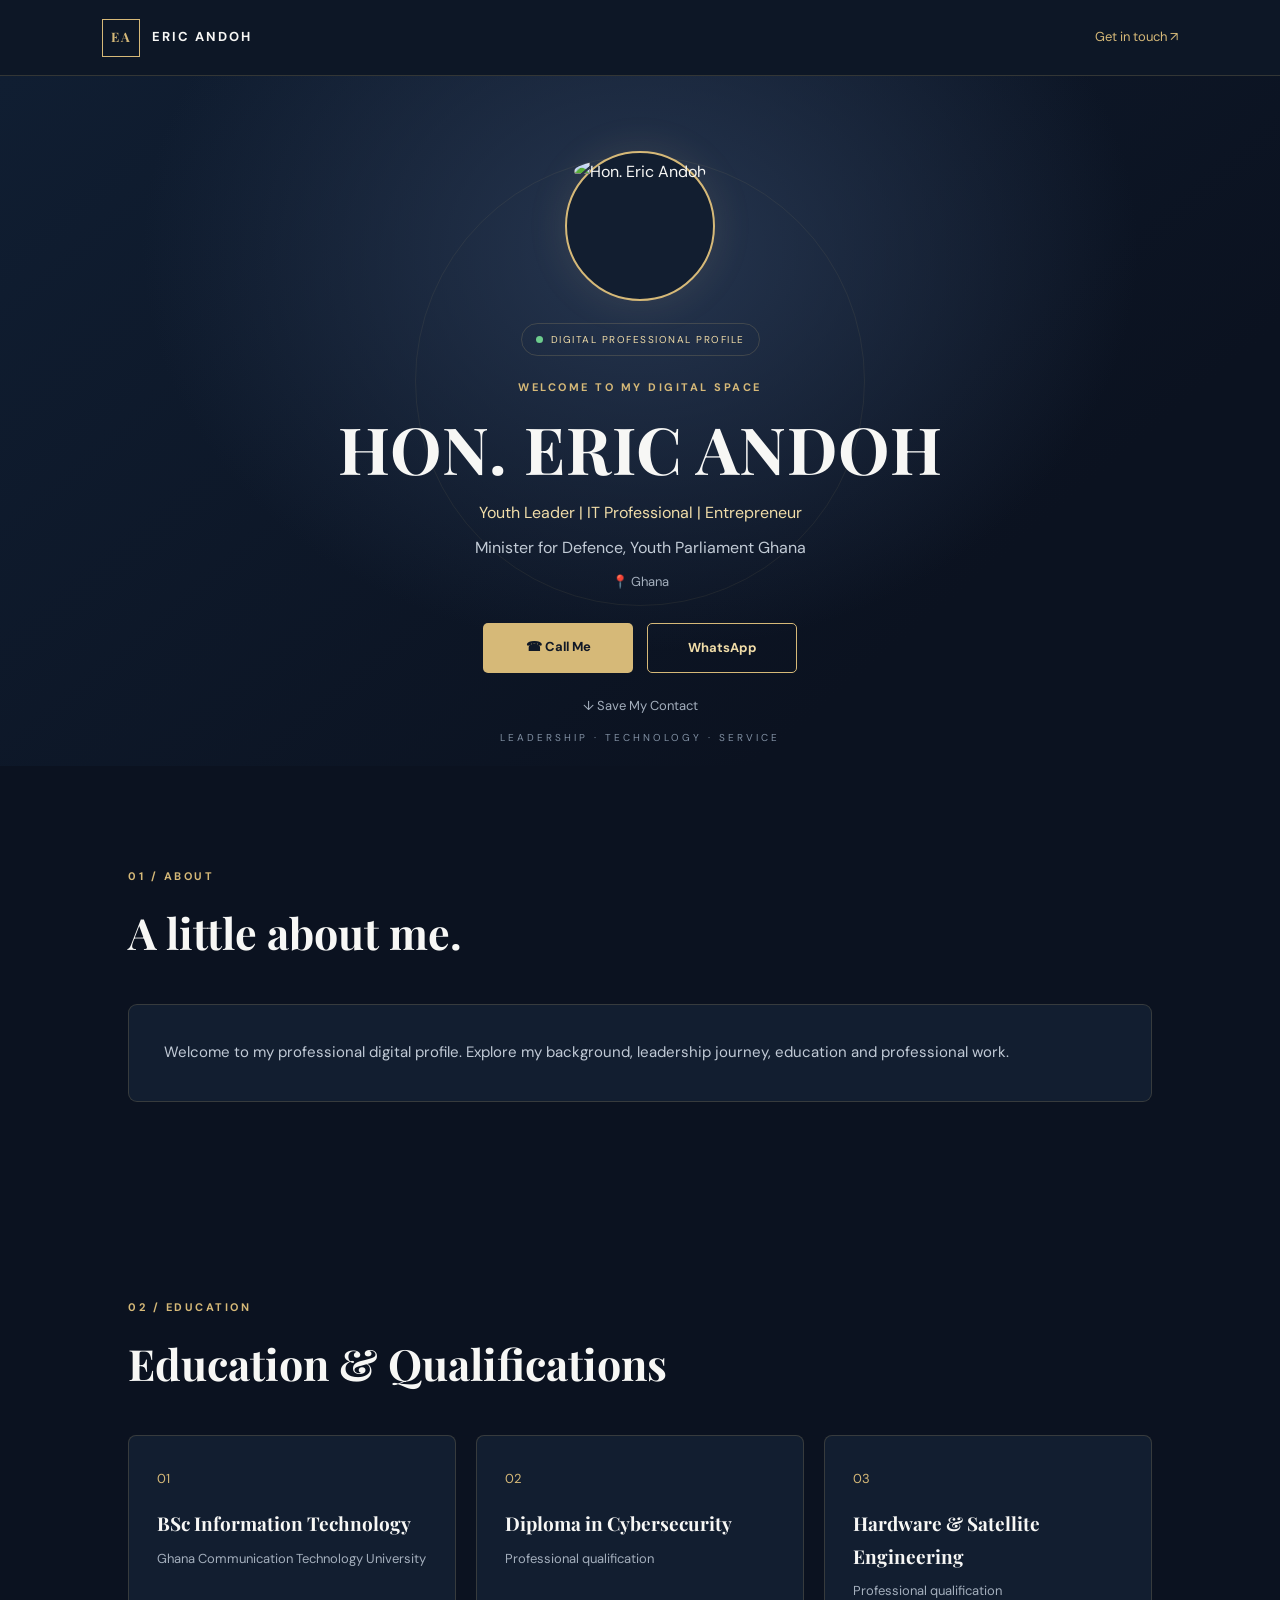
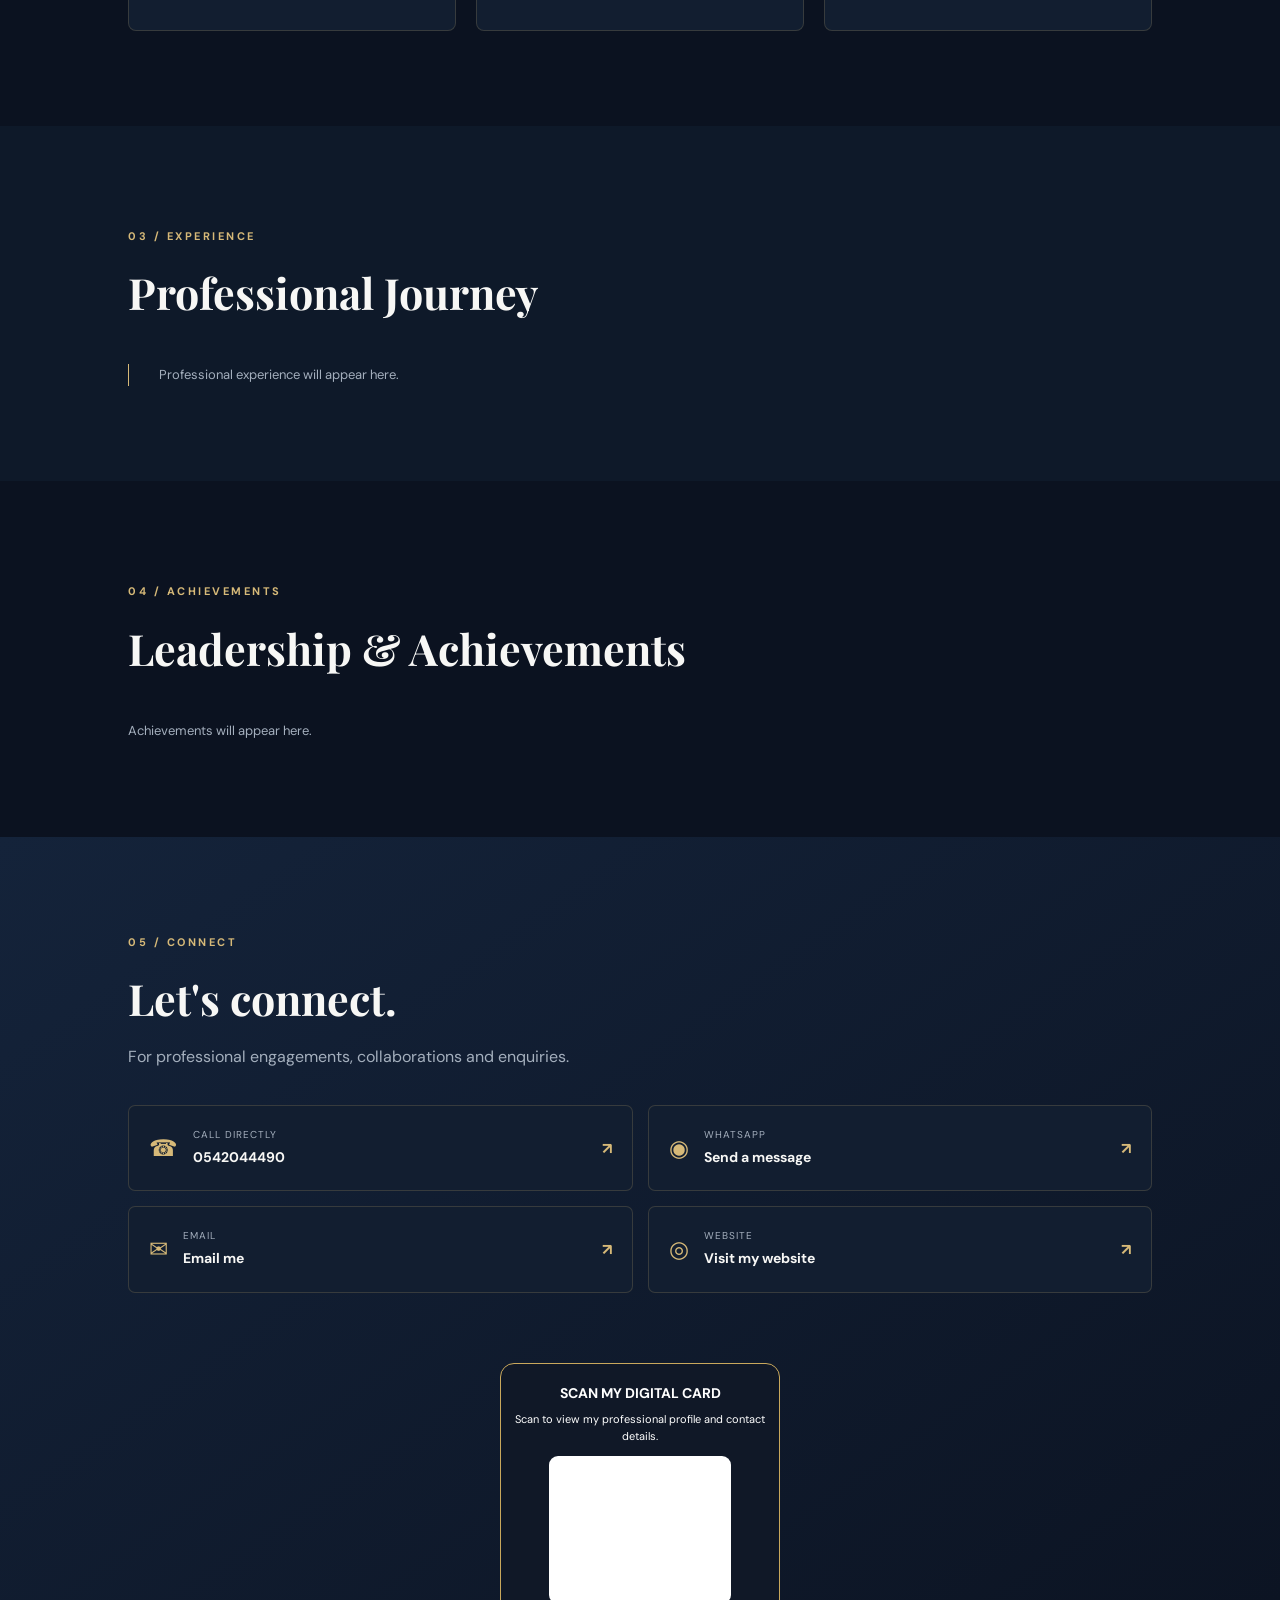
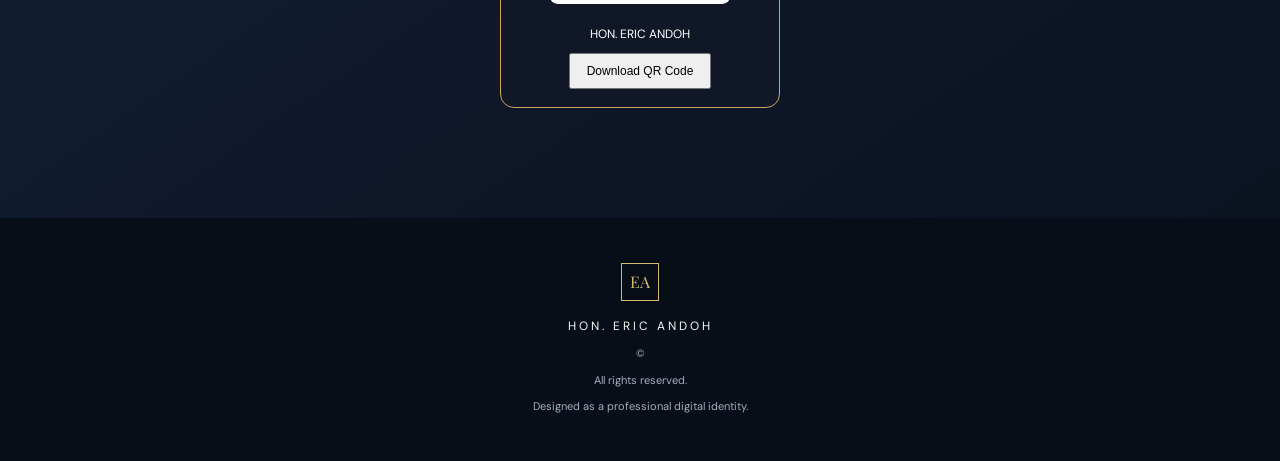
==== index.html @ 7bf80132 "Add files via upload" ====
<!DOCTYPE html>
<html lang="en">
<head>
    <meta charset="UTF-8">
    <meta name="viewport" content="width=device-width, initial-scale=1.0">
    <meta name="theme-color" content="#101827">
    <meta name="description" content="Official digital profile and contact card of Hon. Eric Andoh.">
    <title>Hon. Eric Andoh | Digital Profile</title>
    <link rel="stylesheet" href="style.css">
    <link rel="preconnect" href="https://fonts.googleapis.com">
    <link rel="preconnect" href="https://fonts.gstatic.com" crossorigin>
    <link href="https://fonts.googleapis.com/css2?family=DM+Sans:wght@400;500;600;700&family=Playfair+Display:wght@500;600;700&display=swap" rel="stylesheet">
</head>
<body>

<header class="topbar">
    <a href="#" class="brand">
        <span class="brand-mark">EA</span>
        <span>ERIC ANDOH</span>
    </a>
    <a href="#contact" class="top-contact">Get in touch <span>↗</span></a>
</header>

<main>
    <section class="hero">
        <div class="hero-glow"></div>
        <div class="hero-content">
            <div class="profile-frame">
                <img id="profileImage" src="https://placehold.co/400x400/172438/D6B978?text=EA"
                     alt="Hon. Eric Andoh">
            </div>

            <div class="availability">
                <span class="status-dot"></span>
                DIGITAL PROFESSIONAL PROFILE
            </div>

            <p class="eyebrow">WELCOME TO MY DIGITAL SPACE</p>

            <h1 id="fullName">HON. ERIC ANDOH</h1>

            <p class="hero-title" id="headline">
                Youth Leader | IT Professional | Entrepreneur
            </p>

            <p class="position" id="jobTitle">
                Minister for Defence, Youth Parliament Ghana
            </p>

            <p class="location" id="location">📍 Ghana</p>

            <div class="hero-buttons">
                <a id="callButton" href="tel:+233542044490" class="btn btn-gold">
                    ☎ Call Me
                </a>
                <a id="whatsappButton" href="https://wa.me/233542044490"
                   target="_blank" rel="noopener" class="btn btn-outline">
                    WhatsApp
                </a>
            </div>

            <button class="save-contact" id="saveContact">
                ↓ Save My Contact
            </button>
        </div>

        <div class="hero-bottom">LEADERSHIP · TECHNOLOGY · SERVICE</div>
    </section>

    <section class="section about-section" id="about">
        <div class="section-heading">
            <span class="section-label">01 / ABOUT</span>
            <h2>A little about me.</h2>
        </div>
        <div class="about-card">
            <p id="biography">
                Welcome to my professional digital profile. Explore my
                background, leadership journey, education and professional work.
            </p>
        </div>
    </section>

    <section class="section" id="education">
        <div class="section-heading">
            <span class="section-label">02 / EDUCATION</span>
            <h2>Education & Qualifications</h2>
        </div>
        <div id="educationList" class="info-grid">
            <article class="info-card">
                <span class="card-icon">01</span>
                <h3>BSc Information Technology</h3>
                <p>Ghana Communication Technology University</p>
            </article>
            <article class="info-card">
                <span class="card-icon">02</span>
                <h3>Diploma in Cybersecurity</h3>
                <p>Professional qualification</p>
            </article>
            <article class="info-card">
                <span class="card-icon">03</span>
                <h3>Hardware & Satellite Engineering</h3>
                <p>Professional qualification</p>
            </article>
        </div>
    </section>

    <section class="section experience-section" id="experience">
        <div class="section-heading">
            <span class="section-label">03 / EXPERIENCE</span>
            <h2>Professional Journey</h2>
        </div>
        <div id="experienceList" class="timeline">
            <p class="empty-state">Professional experience will appear here.</p>
        </div>
    </section>

    <section class="section" id="achievements">
        <div class="section-heading">
            <span class="section-label">04 / ACHIEVEMENTS</span>
            <h2>Leadership & Achievements</h2>
        </div>
        <div id="achievementsList" class="achievement-list">
            <p class="empty-state">Achievements will appear here.</p>
        </div>
    </section>

    <section class="contact-section" id="contact">
        <div class="section-heading">
            <span class="section-label">05 / CONNECT</span>
            <h2>Let's connect.</h2>
            <p>For professional engagements, collaborations and enquiries.</p>
        </div>

        <div class="contact-grid">
            <a id="contactPhone" href="tel:+233542044490" class="contact-card">
                <span>☎</span>
                <div><small>CALL DIRECTLY</small><strong>0542044490</strong></div>
                <b>↗</b>
            </a>
            <a id="contactWhatsapp" href="https://wa.me/233542044490"
               target="_blank" rel="noopener" class="contact-card">
                <span>◉</span>
                <div><small>WHATSAPP</small><strong>Send a message</strong></div>
                <b>↗</b>
            </a>
            <a id="contactEmail" href="#" class="contact-card" hidden>
                <span>✉</span>
                <div><small>EMAIL</small><strong id="emailText">Email me</strong></div>
                <b>↗</b>
            </a>
            <a id="contactWebsite" href="#" target="_blank" rel="noopener"
               class="contact-card" hidden>
                <span>◎</span>
                <div><small>WEBSITE</small><strong>Visit my website</strong></div>
                <b>↗</b>
            </a>
        </div>

        <div class="social-links" id="socialLinks"></div>

       <div class="qr-card">
    <div class="qr-heading">
        <h3>SCAN MY DIGITAL CARD</h3>
        <p>Scan to view my professional profile and contact details.</p>
    </div>

    <div class="qr-code-wrapper">
        <div id="qrcode"></div>
        <div class="qr-logo">EA</div>
    </div>

    <p class="qr-caption">HON. ERIC ANDOH</p>

    <div class="qr-actions">
        <button type="button" id="downloadQR">
            Download QR Code
        </button>
    </div>
</div>
    </section>
</main>

<footer>
    <div class="footer-mark">EA</div>
    <p>HON. ERIC ANDOH</p>
    <span>© <span id="year"></span> All rights reserved.</span>
    <small>Designed as a professional digital identity.</small>
</footer>

<script src="https://cdn.jsdelivr.net/npm/@supabase/supabase-js@2"></script>
<script src="https://cdnjs.cloudflare.com/ajax/libs/qrcodejs/1.0.0/qrcode.min.js"></script>
<script src="script.js"></script>
</body>
</html>
---- style.css ----
:root {
    --background: #0b1220;
    --surface: #121e30;
    --surface-light: #19283d;
    --gold: #d6b978;
    --gold-light: #f0dca8;
    --white: #f7f7f5;
    --muted: #a4afbd;
    --border: rgba(214,185,120,.19);
}

* {
    margin: 0;
    padding: 0;
    box-sizing: border-box;
}

html { scroll-behavior: smooth; }

body {
    background: var(--background);
    color: var(--white);
    font-family: 'DM Sans', sans-serif;
    line-height: 1.7;
}

a { text-decoration: none; color: inherit; }

.topbar {
    height: 76px;
    padding: 0 8%;
    display: flex;
    align-items: center;
    justify-content: space-between;
    background: #0d1726;
    border-bottom: 1px solid var(--border);
}

.brand {
    display: flex;
    align-items: center;
    gap: 12px;
    font-size: 13px;
    font-weight: 700;
    letter-spacing: 2px;
}

.brand-mark, .footer-mark {
    display: grid;
    place-items: center;
    width: 38px;
    height: 38px;
    border: 1px solid var(--gold);
    color: var(--gold);
    font-family: 'Playfair Display', serif;
}

.top-contact {
    color: var(--gold);
    font-size: 13px;
}

.hero {
    min-height: 690px;
    padding: 75px 20px 35px;
    position: relative;
    overflow: hidden;
    background:
        radial-gradient(ellipse at 50% 25%, #263650 0%, transparent 55%),
        linear-gradient(140deg, #101e32, #0b1220 75%);
    text-align: center;
}

.hero-glow {
    position: absolute;
    width: 450px;
    height: 450px;
    border-radius: 50%;
    border: 1px solid rgba(214,185,120,.08);
    left: 50%;
    top: 80px;
    transform: translateX(-50%);
    pointer-events: none;
}

.hero-content {
    position: relative;
    z-index: 1;
    max-width: 760px;
    margin: auto;
}

.profile-frame {
    width: 150px;
    height: 150px;
    margin: 0 auto 22px;
    border-radius: 50%;
    padding: 5px;
    border: 2px solid var(--gold);
    background: var(--surface);
    box-shadow: 0 0 40px rgba(214,185,120,.12);
}

.profile-frame img {
    width: 100%;
    height: 100%;
    object-fit: cover;
    border-radius: 50%;
}

.availability {
    display: inline-flex;
    gap: 8px;
    align-items: center;
    padding: 7px 14px;
    border: 1px solid var(--border);
    border-radius: 30px;
    font-size: 10px;
    letter-spacing: 1.5px;
    color: var(--gold-light);
    margin-bottom: 22px;
}

.status-dot {
    width: 7px;
    height: 7px;
    background: #6dcc8d;
    border-radius: 50%;
}

.eyebrow, .section-label {
    color: var(--gold);
    font-size: 11px;
    font-weight: 700;
    letter-spacing: 2.5px;
}

h1 {
    font-family: 'Playfair Display', serif;
    font-size: clamp(36px, 6vw, 65px);
    line-height: 1.2;
    margin: 12px 0;
    letter-spacing: 1px;
}

.hero-title {
    color: var(--gold-light);
    font-size: 16px;
}

.position { margin-top: 8px; color: #c2cbd6; }
.location { color: var(--muted); font-size: 13px; margin-top: 10px; }

.hero-buttons {
    display: flex;
    gap: 14px;
    justify-content: center;
    margin-top: 30px;
    flex-wrap: wrap;
}

.btn {
    min-width: 150px;
    padding: 13px 25px;
    border-radius: 5px;
    font-size: 13px;
    font-weight: 700;
    transition: .25s;
}

.btn:hover { transform: translateY(-3px); }

.btn-gold { background: var(--gold); color: #101827; }
.btn-outline { border: 1px solid var(--gold); color: var(--gold-light); }

.save-contact {
    background: transparent;
    border: 0;
    color: var(--muted);
    margin-top: 22px;
    cursor: pointer;
    font: inherit;
    font-size: 13px;
}

.save-contact:hover { color: var(--gold); }

.hero-bottom {
    position: absolute;
    bottom: 20px;
    left: 0;
    right: 0;
    font-size: 10px;
    color: #8190a3;
    letter-spacing: 3px;
}

.section {
    padding: 95px 10%;
    max-width: 1400px;
    margin: auto;
}

.section-heading { margin-bottom: 35px; }

.section-heading h2 {
    font-family: 'Playfair Display', serif;
    font-size: clamp(29px, 4vw, 43px);
    margin-top: 8px;
}

.about-card {
    background: var(--surface);
    border: 1px solid var(--border);
    border-radius: 9px;
    padding: 35px;
    color: #c1cad6;
    font-size: 15px;
}

.info-grid {
    display: grid;
    grid-template-columns: repeat(3, 1fr);
    gap: 20px;
}

.info-card {
    background: var(--surface);
    padding: 28px;
    border: 1px solid var(--border);
    border-radius: 8px;
    transition: .25s;
}

.info-card:hover, .contact-card:hover {
    transform: translateY(-5px);
    border-color: var(--gold);
}

.card-icon { color: var(--gold); font-size: 13px; }

.info-card h3 {
    font-family: 'Playfair Display', serif;
    margin: 16px 0 8px;
    font-size: 19px;
}

.info-card p, .empty-state { color: var(--muted); font-size: 13px; }

.experience-section { background: #0e1929; max-width: none; }

.experience-section > * { max-width: 1100px; margin-left: auto; margin-right: auto; }

.timeline {
    border-left: 1px solid var(--gold);
    padding-left: 30px;
}

.timeline-item {
    position: relative;
    background: var(--surface);
    border: 1px solid var(--border);
    border-radius: 8px;
    padding: 25px;
    margin-bottom: 20px;
}

.timeline-item::before {
    content: '';
    position: absolute;
    left: -37px;
    top: 30px;
    width: 11px;
    height: 11px;
    background: var(--gold);
    border-radius: 50%;
}

.timeline-item h3, .achievement-item h3 { font-family: 'Playfair Display', serif; }
.timeline-item small { color: var(--gold); }
.timeline-item p, .achievement-item p { color: var(--muted); font-size: 14px; }

.achievement-list { display: grid; gap: 15px; }

.achievement-item {
    padding: 24px;
    background: var(--surface);
    border-left: 3px solid var(--gold);
    border-radius: 5px;
}

.contact-section {
    background: linear-gradient(145deg, #14233a, #0b1220);
    padding: 90px 10%;
}

.contact-section > * { max-width: 1100px; margin-left: auto; margin-right: auto; }

.contact-section .section-heading > p { color: var(--muted); margin-top: 8px; }

.contact-grid {
    display: grid;
    grid-template-columns: repeat(2, 1fr);
    gap: 15px;
    margin-top: 30px;
}

.contact-card {
    display: flex;
    align-items: center;
    gap: 15px;
    padding: 20px;
    background: var(--surface);
    border: 1px solid var(--border);
    border-radius: 7px;
    transition: .25s;
}

.contact-card > span { font-size: 23px; color: var(--gold); }

.contact-card div { flex: 1; }
.contact-card small { display: block; color: var(--muted); font-size: 10px; letter-spacing: 1px; }
.contact-card strong { font-size: 14px; overflow-wrap: anywhere; }
.contact-card b { color: var(--gold); }

.social-links {
    display: flex;
    justify-content: center;
    flex-wrap: wrap;
    gap: 12px;
    margin: 35px 0;
}

.social-links a {
    border: 1px solid var(--border);
    border-radius: 30px;
    padding: 8px 17px;
    font-size: 12px;
    color: var(--gold-light);
}

.qr-container {
    display: flex;
    align-items: center;
    justify-content: space-between;
    gap: 25px;
    background: #f6f4ef;
    color: #172337;
    border-radius: 8px;
    padding: 30px;
}

.qr-container .section-label { color: #947335; }
.qr-container h3 { font-family: 'Playfair Display', serif; margin: 8px 0; font-size: 22px; }
.qr-container p { font-size: 13px; color: #596575; }

#qrcode {
    background: white;
    padding: 10px;
    border-radius: 5px;
    min-width: 130px;
    min-height: 130px;
    display: grid;
    place-items: center;
}

#qrcode img, #qrcode canvas { display: block; }

footer {
    padding: 45px 20px;
    text-align: center;
    background: #080e18;
}

.footer-mark { margin: 0 auto 15px; }
footer p { letter-spacing: 3px; font-size: 12px; }
footer span, footer small { display: block; color: var(--muted); font-size: 11px; margin-top: 8px; }

@media (max-width: 768px) {
    .topbar { padding: 0 5%; }
    .hero { min-height: 670px; padding-top: 65px; }
    .section, .contact-section { padding: 65px 6%; }
    .info-grid { grid-template-columns: 1fr; }
    .contact-grid { grid-template-columns: 1fr; }
    .qr-container { flex-direction: column; align-items: flex-start; }
    .qr-container #qrcode { align-self: center; }
}

@media (max-width: 420px) {
    .brand { font-size: 11px; }
    .top-contact { font-size: 11px; }
    .profile-frame { width: 130px; height: 130px; }
    .hero-title { font-size: 14px; }
    .hero-bottom { font-size: 8px; letter-spacing: 2px; }
    .about-card { padding: 23px; }
}

.qr-card {
    max-width: 280px;
    margin: 20px auto;
    padding: 18px 14px;
    text-align: center;
    background: #101827;
    border: 1px solid #c9a85c;
    border-radius: 14px;
    color: #ffffff;
}

.qr-heading h3 {
    font-size: 14px;
    margin-bottom: 6px;
}

.qr-heading p {
    font-size: 11px;
    line-height: 1.5;
}

.qr-code-wrapper {
    position: relative;
    display: inline-flex;
    padding: 9px;
    margin: 12px auto;
    background: #ffffff;
    border-radius: 9px;
}

#qrcode img,
#qrcode canvas {
    display: block;
    width: 150px !important;
    height: 150px !important;
}

.qr-logo {
    width: 34px;
    height: 34px;
    font-size: 12px;
    border-width: 2px;
}

.qr-caption {
    font-size: 12px;
    margin: 8px 0;
}

.qr-actions button {
    padding: 9px 16px;
    font-size: 12px;
}
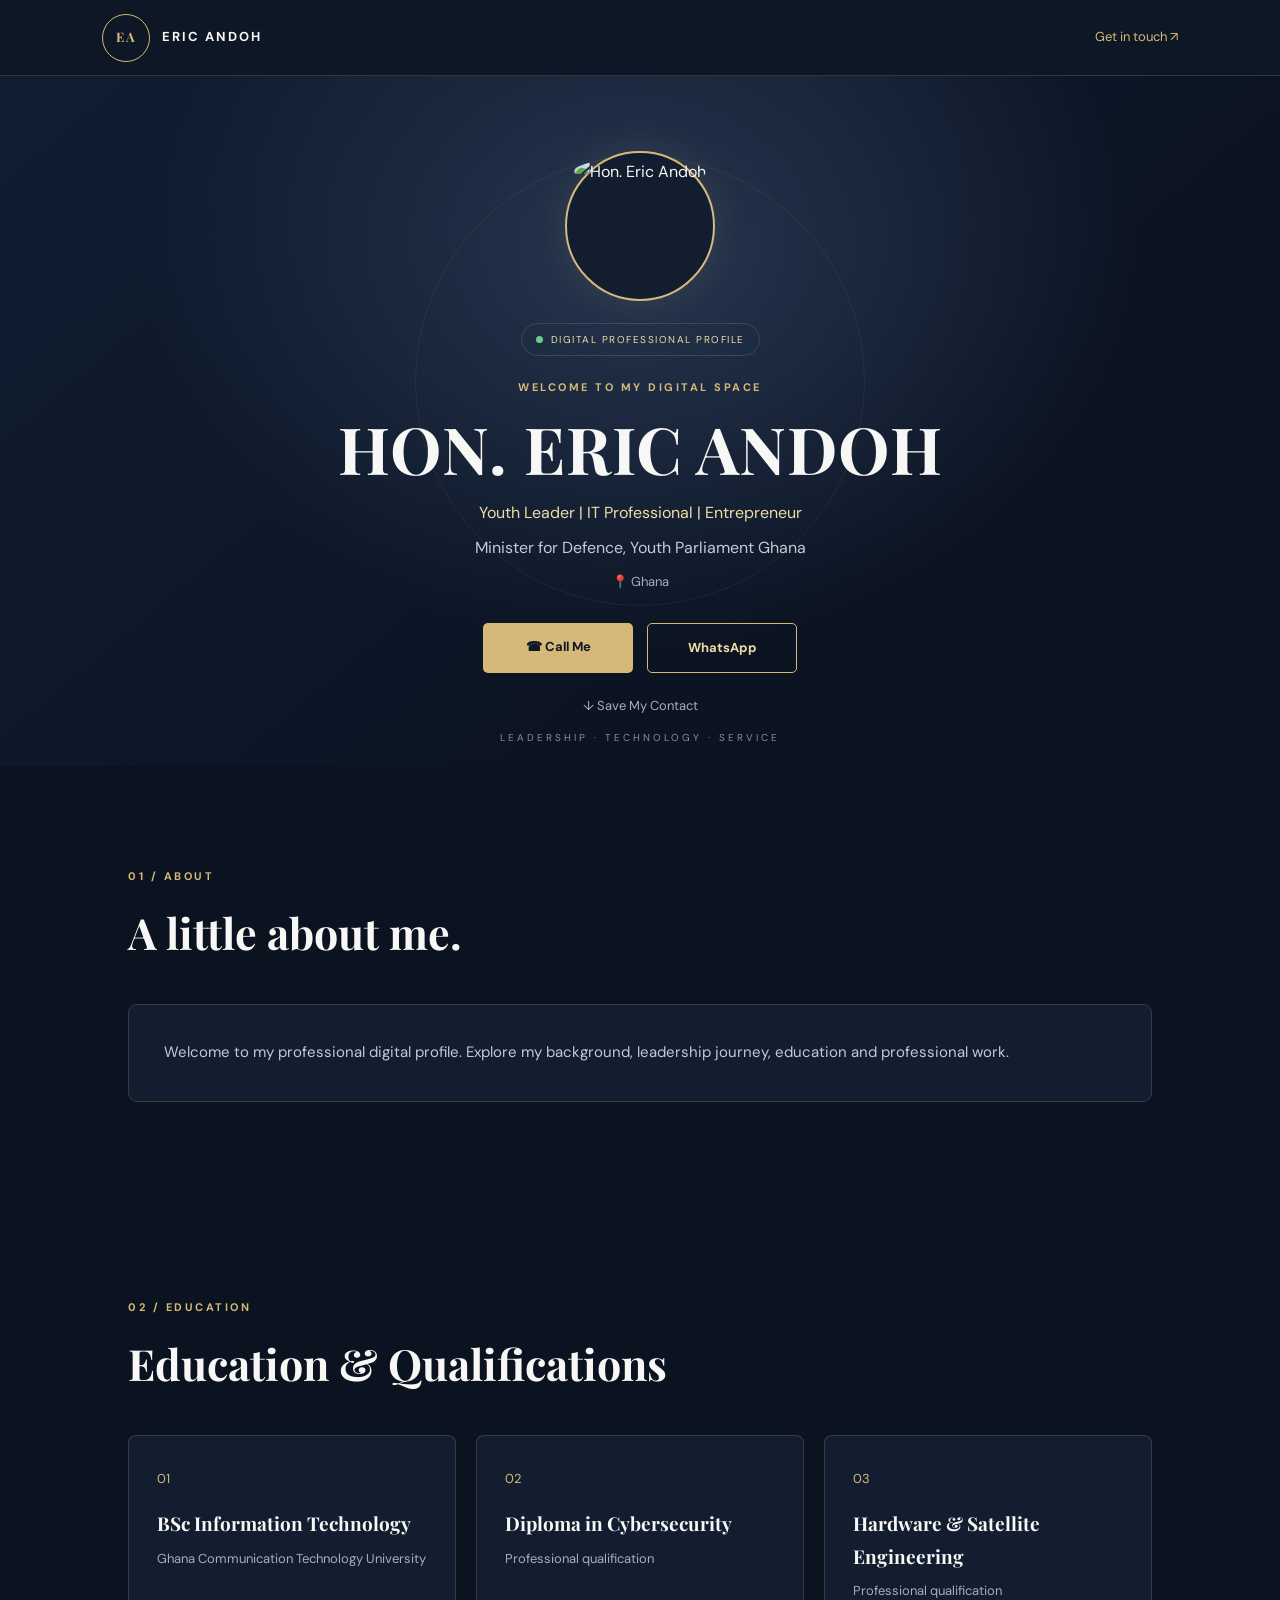
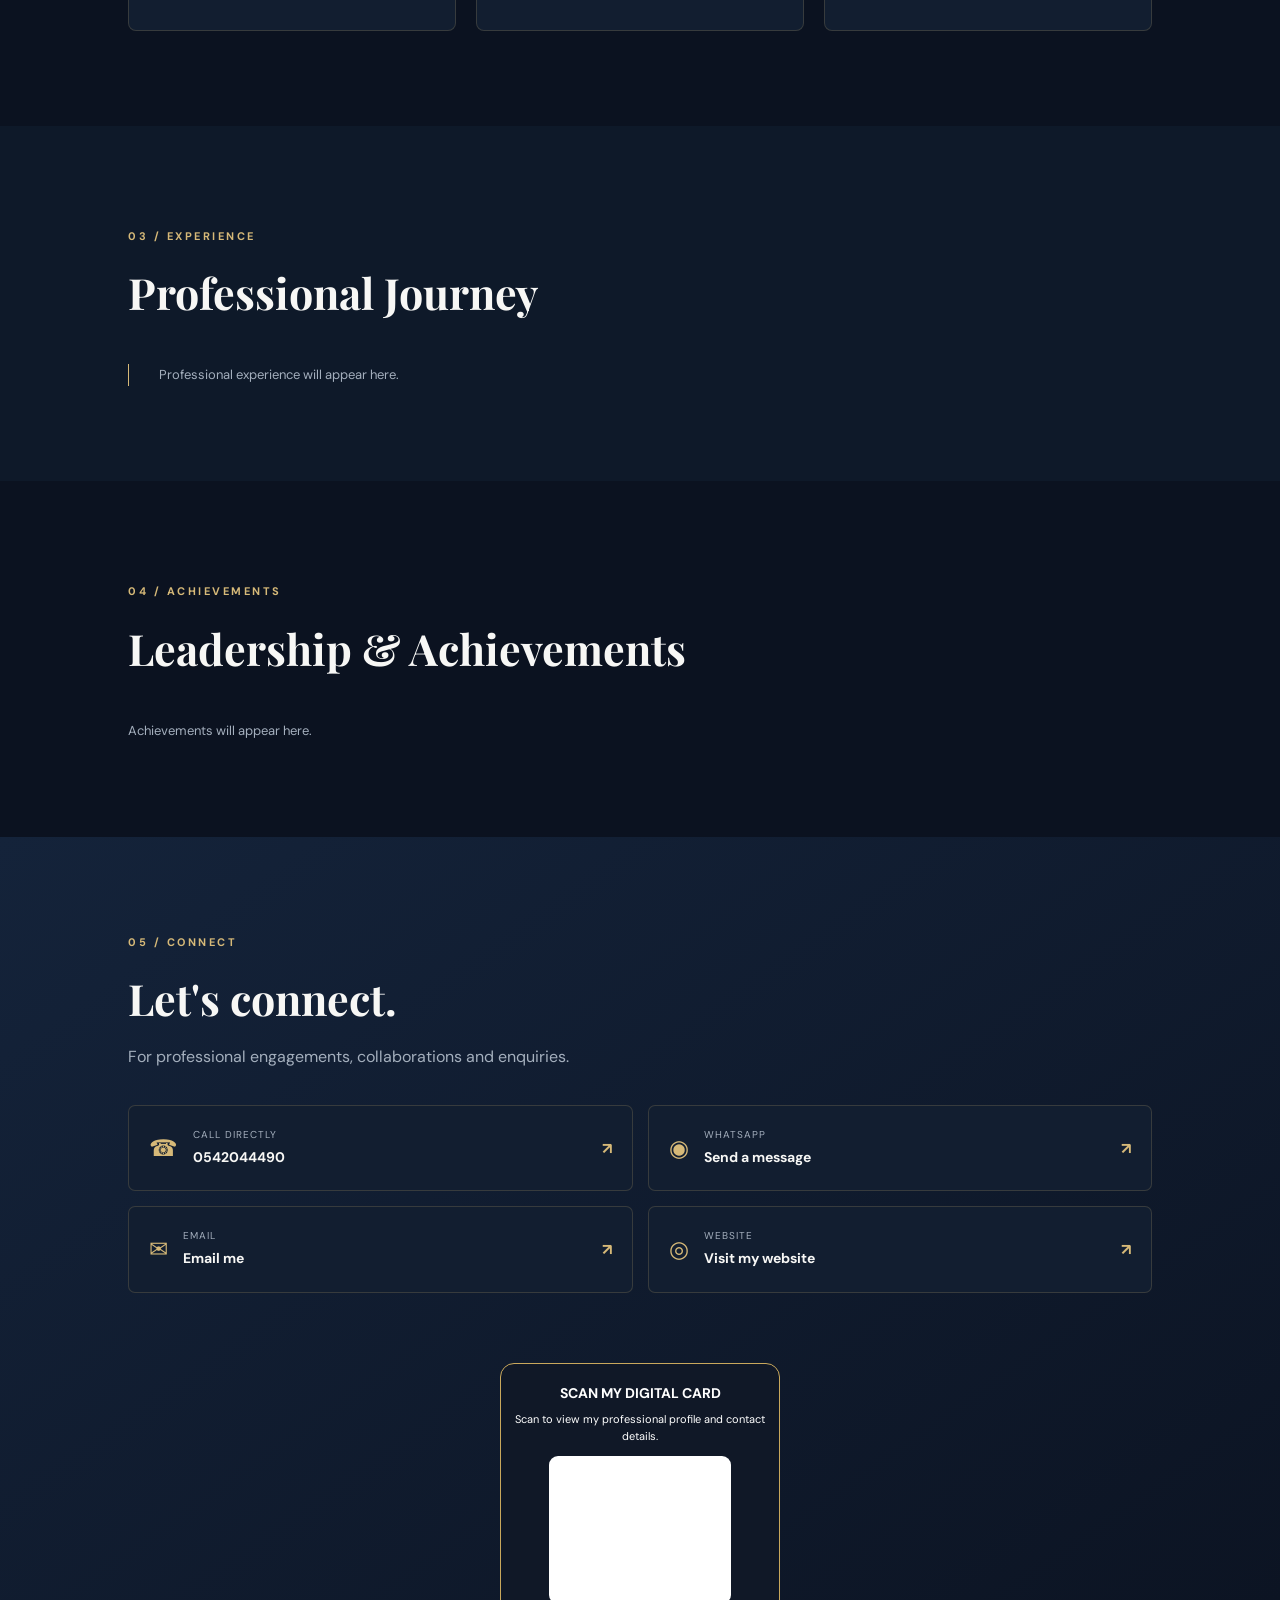
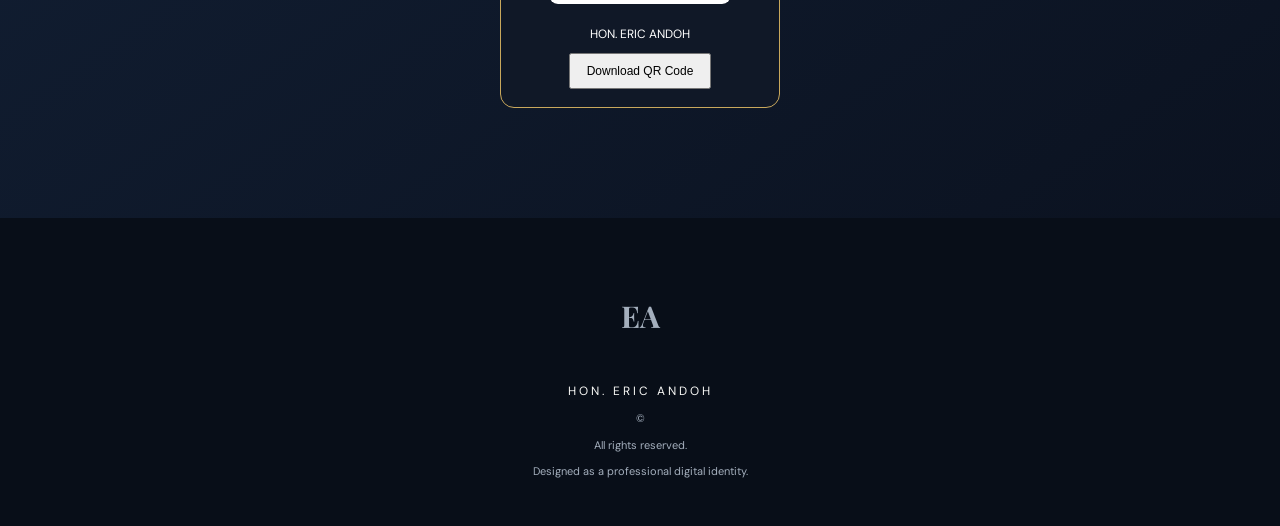
==== commit 441a287d: "Update index.html" ====
--- a/index.html
+++ b/index.html
@@ -15,10 +15,13 @@
 <body>
 
 <header class="topbar">
-    <a href="#" class="brand">
-        <span class="brand-mark">EA</span>
-        <span>ERIC ANDOH</span>
-    </a>
+ <a href="#" class="brand">
+    <span class="brand-mark">
+        <img id="mainLogo" src="" alt="Eric Andoh Logo" hidden>
+        <span id="mainLogoFallback">EA</span>
+    </span>
+    <span>ERIC ANDOH</span>
+</a>
     <a href="#contact" class="top-contact">Get in touch <span>↗</span></a>
 </header>
 
@@ -182,7 +185,11 @@
 </main>
 
 <footer>
-    <div class="footer-mark">EA</div>
+    <div class="footer-mark">
+        <img id="footerLogo" src="" alt="Eric Andoh Logo" hidden>
+        <span id="footerLogoFallback">EA</span>
+    </div>
+
     <p>HON. ERIC ANDOH</p>
     <span>© <span id="year"></span> All rights reserved.</span>
     <small>Designed as a professional digital identity.</small>
--- a/style.css
+++ b/style.css
@@ -448,4 +448,133 @@
 .qr-actions button {
     padding: 9px 16px;
     font-size: 12px;
-}+}
+.brand-mark {
+    display: flex;
+    align-items: center;
+    justify-content: center;
+    overflow: hidden;
+}
+
+.brand-mark img {
+    width: 100%;
+    height: 100%;
+    object-fit: contain;
+}
+.footer-mark {
+    display: flex;
+    align-items: center;
+    justify-content: center;
+    overflow: hidden;
+}
+
+.footer-mark img {
+    width: 100%;
+    height: 100%;
+    object-fit: contain;
+}
+/* MAIN HEADER LOGO */
+.brand-mark {
+    width: 48px;
+    height: 48px;
+    min-width: 48px;
+    display: flex;
+    align-items: center;
+    justify-content: center;
+    overflow: hidden;
+    border-radius: 50%;
+}
+
+.brand-mark img {
+    width: 100%;
+    height: 100%;
+    object-fit: contain;
+    object-position: center;
+    display: block;
+}
+
+/* FOOTER LOGO */
+.footer-mark {
+    width: 65px;
+    height: 65px;
+    margin: 0 auto 15px;
+    display: flex;
+    align-items: center;
+    justify-content: center;
+    overflow: hidden;
+}
+
+.footer-mark img {
+    width: 100%;
+    height: 100%;
+    object-fit: contain;
+    object-position: center;
+    display: block;
+}
+
+/* KEEP FALLBACK TEXT CENTRED */
+.brand-mark,
+.footer-mark {
+    text-align: center;
+}
+
+/* ENSURE HIDDEN IMAGES STAY HIDDEN */
+.brand-mark img[hidden],
+.footer-mark img[hidden] {
+    display: none !important;
+}
+
+/* MOBILE HEADER */
+@media (max-width: 600px) {
+    .brand-mark {
+        width: 40px;
+        height: 40px;
+        min-width: 40px;
+    }
+
+    .footer-mark {
+        width: 55px;
+        height: 55px;
+    }
+}
+/* FOOTER LOGO DISPLAY */
+.footer-mark {
+    width: 100px;
+    height: 100px;
+    margin: 0 auto 18px;
+    display: flex;
+    align-items: center;
+    justify-content: center;
+    position: relative;
+    overflow: hidden;
+    background: transparent;
+    border: none;
+}
+
+.footer-mark img {
+    width: 100%;
+    height: 100%;
+    max-width: 100px;
+    max-height: 100px;
+    object-fit: contain;
+    object-position: center;
+    display: block;
+}
+
+.footer-mark img[hidden],
+.footer-mark span[hidden] {
+    display: none !important;
+}
+
+.footer-mark span {
+    font-size: 30px;
+    font-weight: 700;
+}
+
+/* HEADER LOGO */
+.brand-mark img {
+    width: 100%;
+    height: 100%;
+    object-fit: contain;
+    object-position: center;
+}
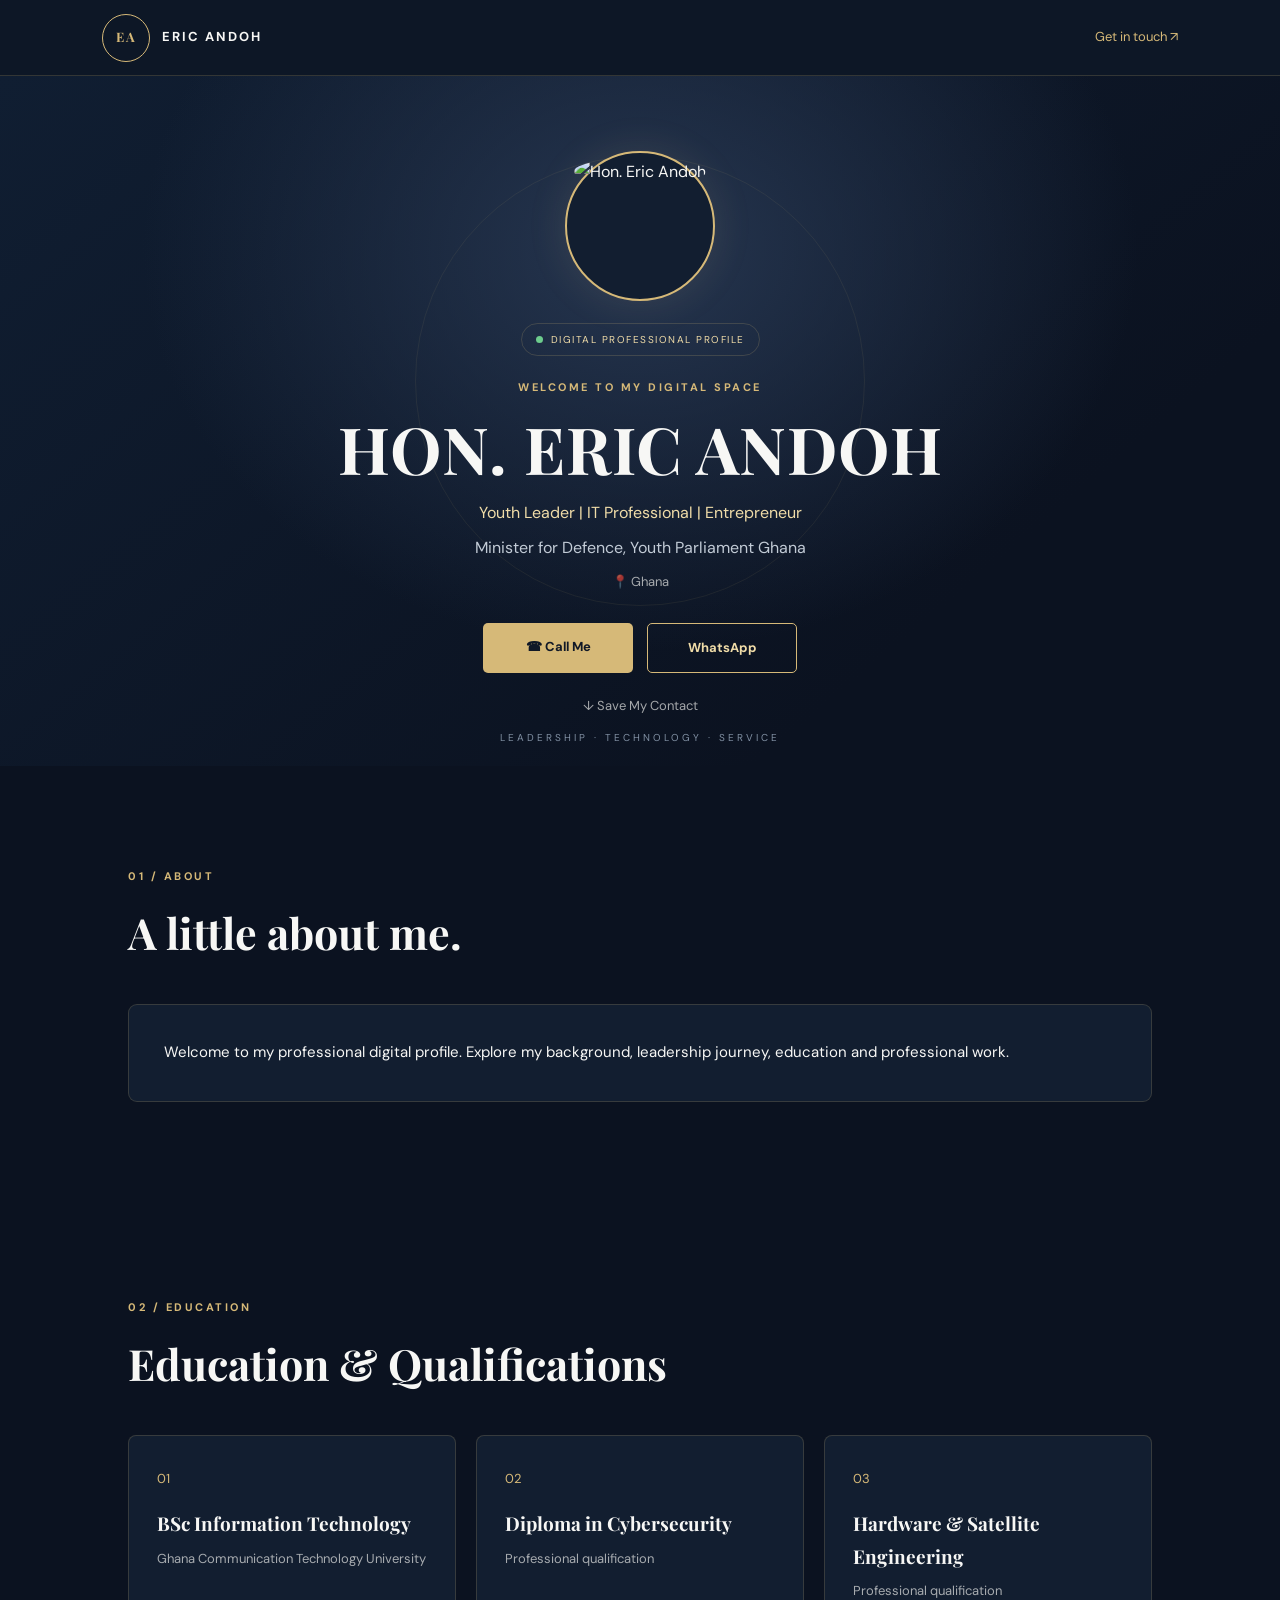
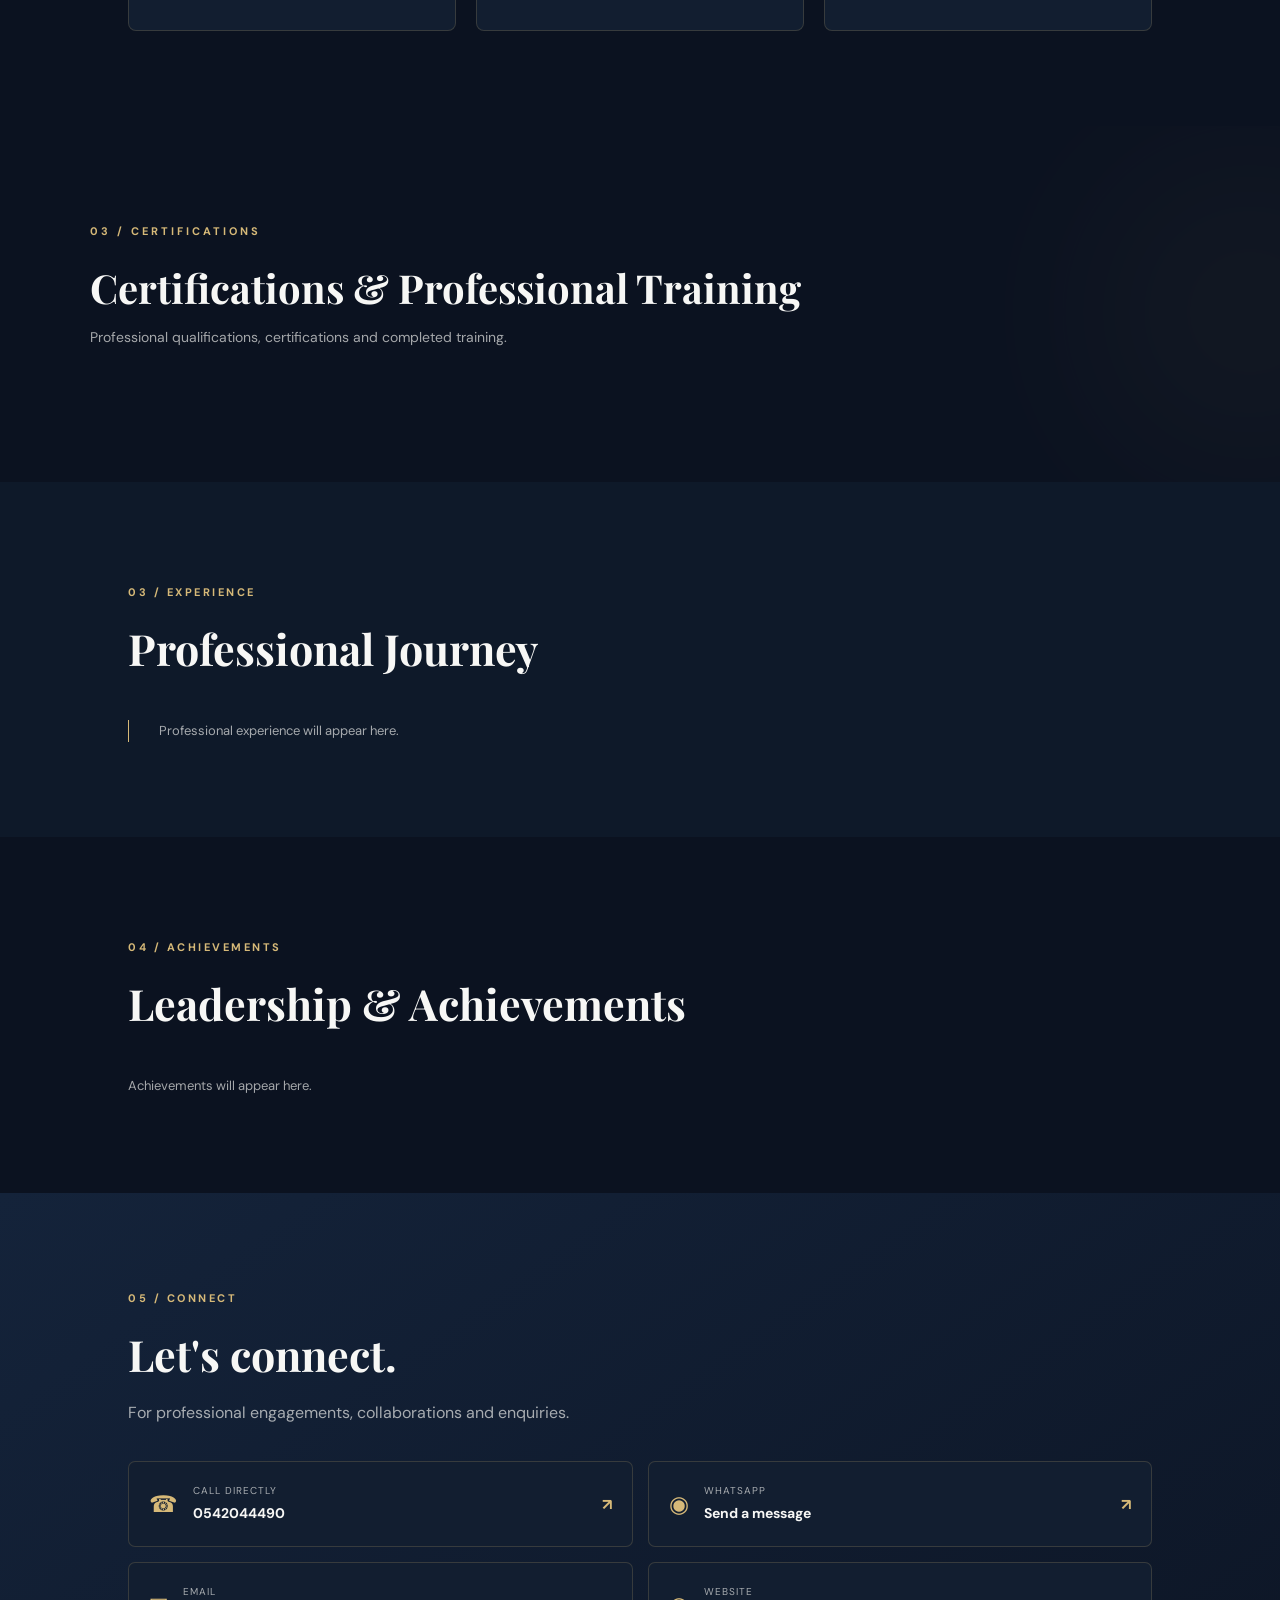
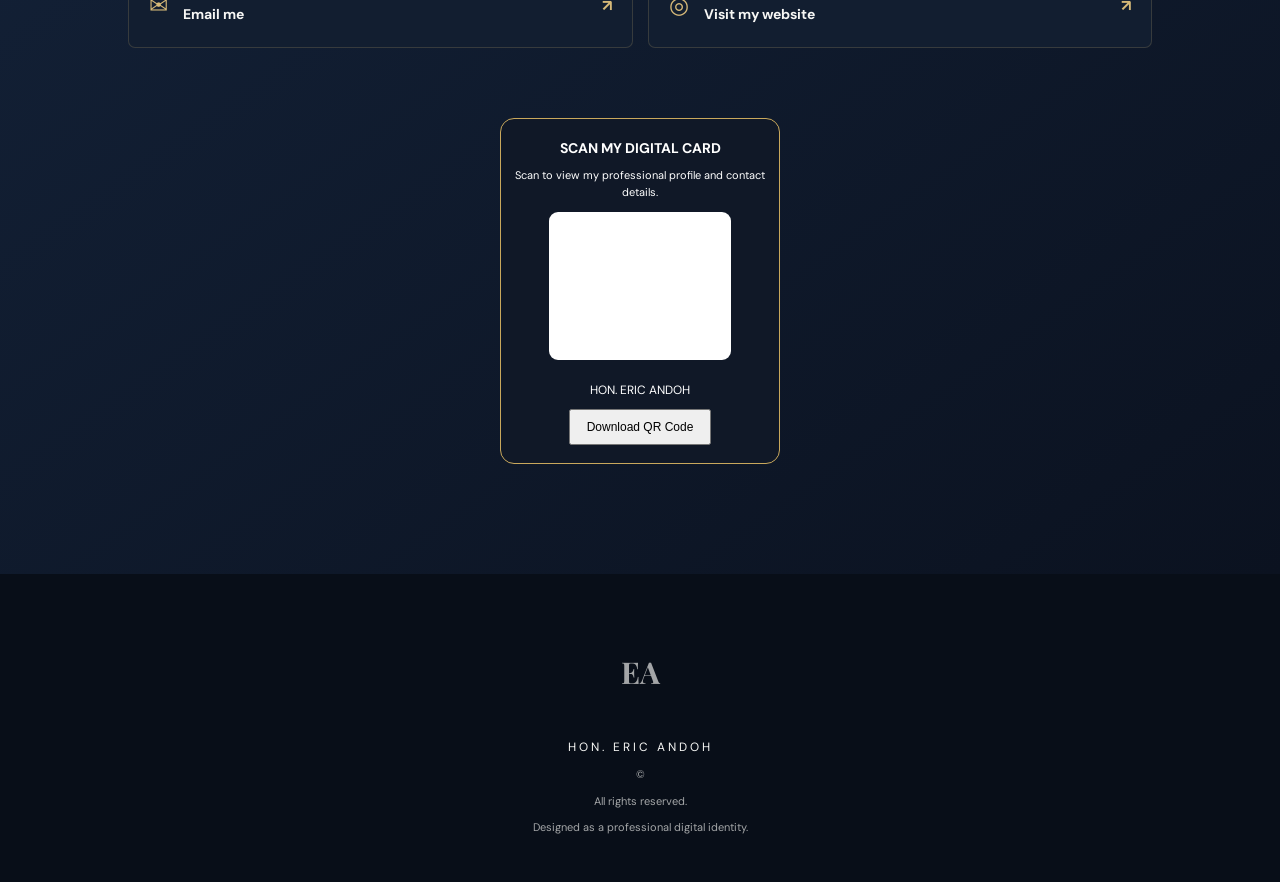
==== commit 4c51dc9d: "Update index.html" ====
--- a/index.html
+++ b/index.html
@@ -108,6 +108,23 @@
         </div>
     </section>
 
+    
+<!-- 03 / CERTIFICATIONS -->
+<section class="section certifications-section" id="certificationsSection">
+
+    <div class="section-heading">
+        <span class="section-label">03 / CERTIFICATIONS</span>
+        <h2>Certifications & Professional Training</h2>
+        <p>Professional qualifications, certifications and completed training.</p>
+    </div>
+
+    <div id="certificationsList" class="certifications-grid">
+        <!-- Certification records load automatically from Supabase -->
+    </div>
+
+</section>
+
+
     <section class="section experience-section" id="experience">
         <div class="section-heading">
             <span class="section-label">03 / EXPERIENCE</span>
--- a/style.css
+++ b/style.css
@@ -1,14 +1,28 @@
+
 
 :root {
-    --background: #0b1220;
-    --surface: #121e30;
-    --surface-light: #19283d;
-    --gold: #d6b978;
-    --gold-light: #f0dca8;
-    --white: #f7f7f5;
-    --muted: #a4afbd;
-    --border: rgba(214,185,120,.19);
-}
+    /* Dynamic theme colours from Supabase */
+    --background: var(--theme-background, #0b1220);
+    --surface: var(--theme-surface, #121e30);
+    --surface-light: var(--theme-primary, #19283d);
+
+    --gold: var(--theme-secondary, #d6b978);
+    --gold-light: var(--theme-accent, #f0dca8);
+
+    --white: var(--theme-text, #f7f7f5);
+    --muted: color-mix(
+        in srgb,
+        var(--theme-text, #f7f7f5) 65%,
+        transparent
+    );
+
+    --border: color-mix(
+        in srgb,
+        var(--theme-secondary, #d6b978) 19%,
+        transparent
+    );
+}
+
 
 * {
     margin: 0;
@@ -578,3 +592,278 @@
     object-fit: contain;
     object-position: center;
 }
+
+/* =========================================
+   DYNAMIC PUBLIC THEME INTEGRATION
+========================================= */
+
+/* Main page */
+body {
+    background: var(--background);
+    color: var(--white);
+}
+
+/* Header */
+.topbar {
+    background: var(--theme-primary, #0d1726);
+    color: var(--white);
+    border-color: var(--border);
+}
+
+/* Hero section */
+.hero {
+    background:
+        radial-gradient(
+            ellipse at 50% 25%,
+            var(--theme-primary, #263650) 0%,
+            transparent 55%
+        ),
+        linear-gradient(
+            140deg,
+            var(--theme-surface, #101e32),
+            var(--background) 75%
+        );
+}
+
+/* Profile photograph */
+.profile-frame {
+    background: var(--surface);
+    border-color: var(--gold);
+}
+
+/* Main content cards */
+.about-card,
+.info-card,
+.timeline-item,
+.contact-card {
+    background: var(--surface);
+    color: var(--white);
+    border-color: var(--border);
+}
+
+/* Experience section */
+.experience-section {
+    background: var(--theme-primary, #0e1929);
+}
+
+/* Contact section */
+.contact-section {
+    background: linear-gradient(
+        145deg,
+        var(--theme-primary, #14233a),
+        var(--background)
+    );
+}
+
+/* Footer */
+footer {
+    background: var(--theme-primary, #080e18);
+    color: var(--white);
+}
+
+/* Buttons */
+.btn-gold {
+    background: var(--theme-accent, #d6b978);
+    color: var(--theme-primary, #101827);
+}
+
+.btn-outline {
+    border-color: var(--theme-secondary, #d6b978);
+    color: var(--theme-secondary, #f0dca8);
+}
+
+/* Headings and highlights */
+.eyebrow,
+.section-label,
+.top-contact,
+.card-icon,
+.timeline-item small,
+.contact-card b {
+    color: var(--theme-secondary, #d6b978);
+}
+
+/* Theme transitions */
+body,
+.topbar,
+.hero,
+.about-card,
+.info-card,
+.timeline-item,
+.contact-card,
+.contact-section,
+.experience-section,
+footer {
+    transition:
+        background-color 0.25s ease,
+        color 0.25s ease,
+        border-color 0.25s ease;
+}
+
+/* =====================================
+   CERTIFICATIONS SECTION
+   PREMIUM NAVY & GOLD DESIGN
+===================================== */
+
+.certifications-section {
+    position: relative;
+    padding: 90px 7%;
+    background: var(--background);
+    overflow: hidden;
+}
+
+.certifications-section::before {
+    content: "";
+    position: absolute;
+    top: 10%;
+    right: -120px;
+    width: 300px;
+    height: 300px;
+    background: var(--gold);
+    opacity: 0.045;
+    filter: blur(100px);
+    border-radius: 50%;
+    pointer-events: none;
+}
+
+.certifications-section .section-heading {
+    position: relative;
+    margin-bottom: 42px;
+}
+
+.certifications-section .section-label {
+    display: inline-block;
+    color: var(--gold);
+    font-size: 11px;
+    font-weight: 700;
+    letter-spacing: 3px;
+    margin-bottom: 14px;
+}
+
+.certifications-section .section-heading h2 {
+    color: var(--white);
+    font-family: "Playfair Display", serif;
+    font-size: clamp(27px, 4vw, 40px);
+    line-height: 1.25;
+    margin-bottom: 12px;
+}
+
+.certifications-section .section-heading p {
+    color: var(--muted);
+    font-size: 14px;
+    line-height: 1.8;
+    max-width: 600px;
+}
+
+/* CERTIFICATION GRID */
+
+.certifications-grid {
+    position: relative;
+    display: grid;
+    grid-template-columns: repeat(2, minmax(0, 1fr));
+    gap: 22px;
+}
+
+/* CERTIFICATION CARD */
+
+.certification-card {
+    position: relative;
+    padding: 30px;
+    min-height: 190px;
+    background: linear-gradient(
+        145deg,
+        var(--surface),
+        var(--surface-light)
+    );
+    border: 1px solid var(--border);
+    border-radius: 18px;
+    overflow: hidden;
+    transition: transform .3s ease,
+                border-color .3s ease,
+                box-shadow .3s ease;
+}
+
+.certification-card::before {
+    content: "";
+    position: absolute;
+    top: 0;
+    left: 0;
+    width: 3px;
+    height: 100%;
+    background: var(--gold);
+    opacity: .8;
+}
+
+.certification-card::after {
+    content: "CERTIFIED";
+    position: absolute;
+    right: 18px;
+    bottom: 15px;
+    color: var(--gold);
+    font-size: 9px;
+    font-weight: 700;
+    letter-spacing: 2px;
+    opacity: .35;
+}
+
+.certification-card:hover {
+    transform: translateY(-5px);
+    border-color: var(--gold);
+    box-shadow: 0 15px 35px rgba(0, 0, 0, .2);
+}
+
+.certification-card h3 {
+    color: var(--gold);
+    font-family: "Playfair Display", serif;
+    font-size: 21px;
+    line-height: 1.4;
+    margin: 0 0 14px;
+    padding-right: 15px;
+}
+
+.certification-card p {
+    color: var(--white);
+    font-size: 14px;
+    line-height: 1.7;
+    margin: 8px 0;
+}
+
+.certification-card small {
+    display: block;
+    color: var(--muted);
+    font-size: 12px;
+    line-height: 1.7;
+    margin-top: 10px;
+    overflow-wrap: anywhere;
+}
+
+/* MOBILE RESPONSIVENESS */
+
+@media (max-width: 700px) {
+    .certifications-section {
+        padding: 65px 6%;
+    }
+
+    .certifications-grid {
+        grid-template-columns: 1fr;
+        gap: 16px;
+    }
+
+    .certification-card {
+        padding: 25px 22px;
+        min-height: 170px;
+    }
+
+    .certification-card h3 {
+        font-size: 19px;
+    }
+}
+
+@media (prefers-reduced-motion: reduce) {
+    .certification-card {
+        transition: none;
+    }
+
+    .certification-card:hover {
+        transform: none;
+    }
+}
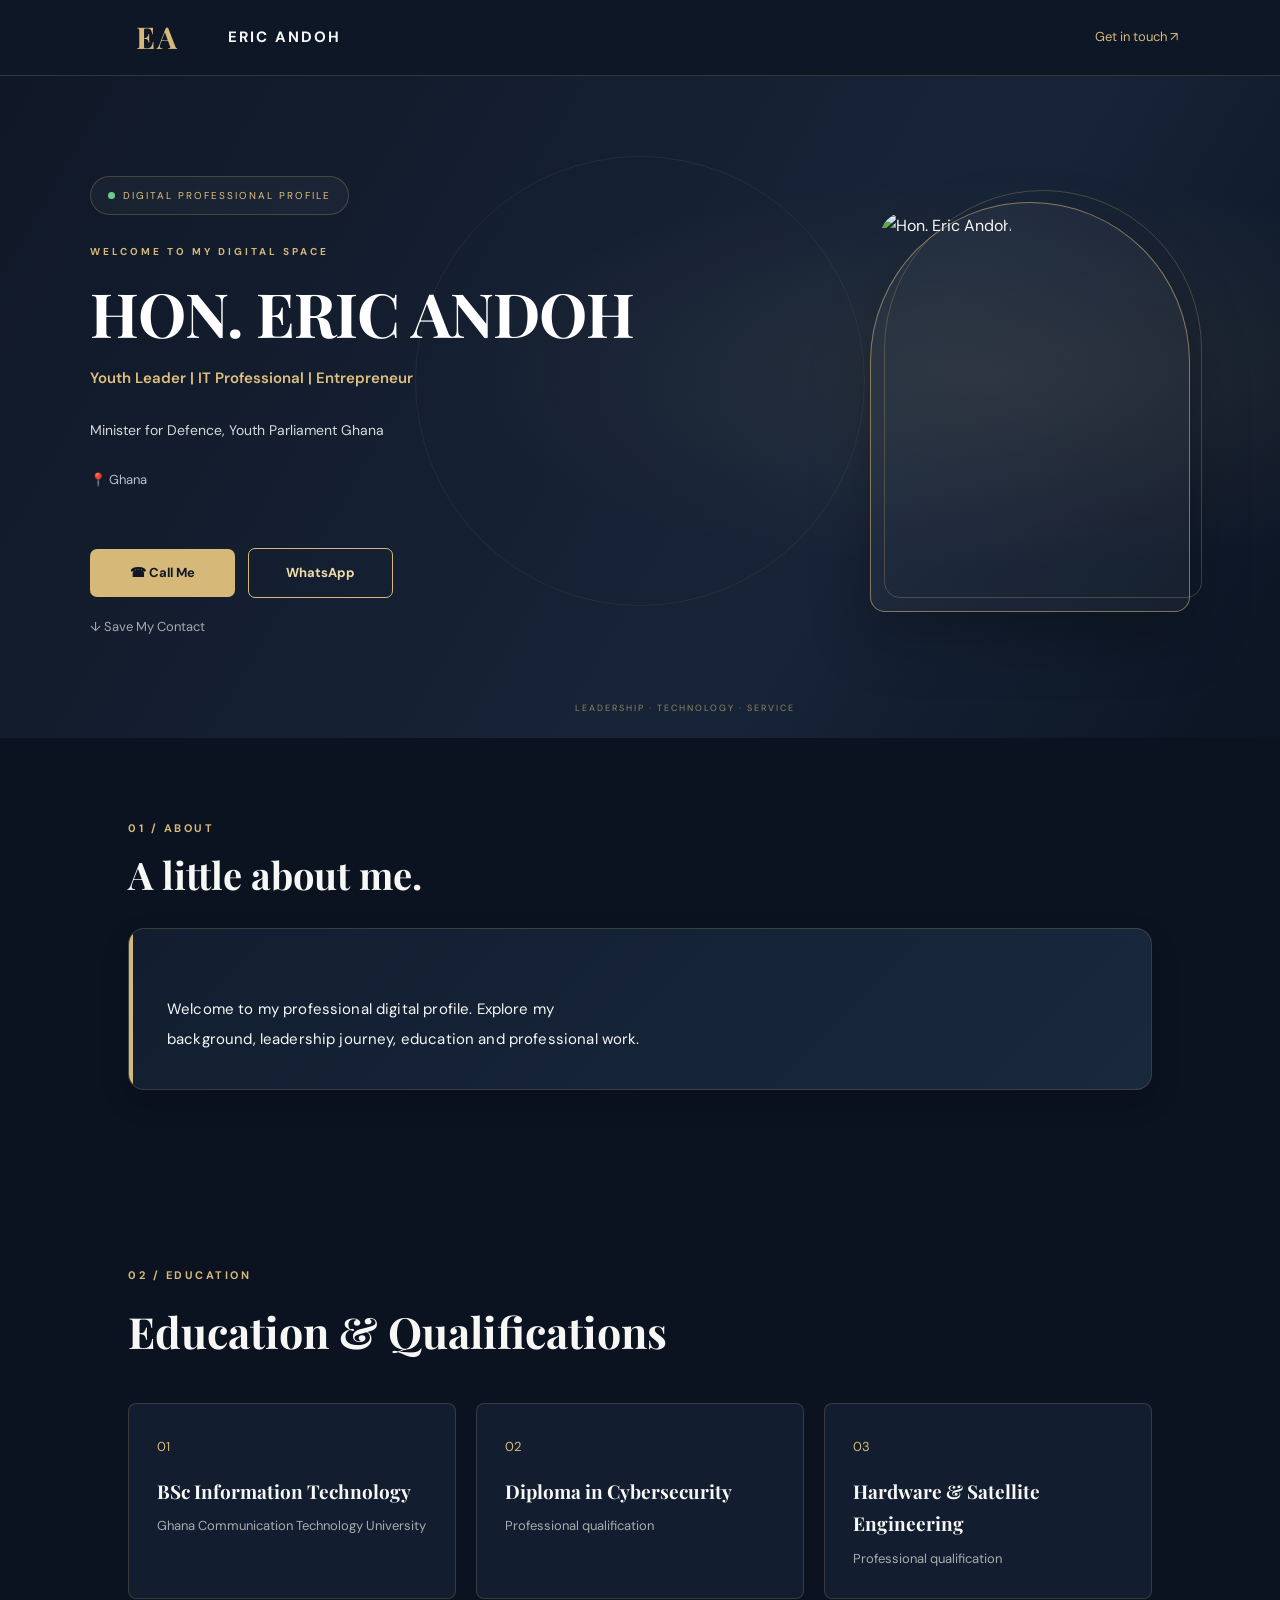
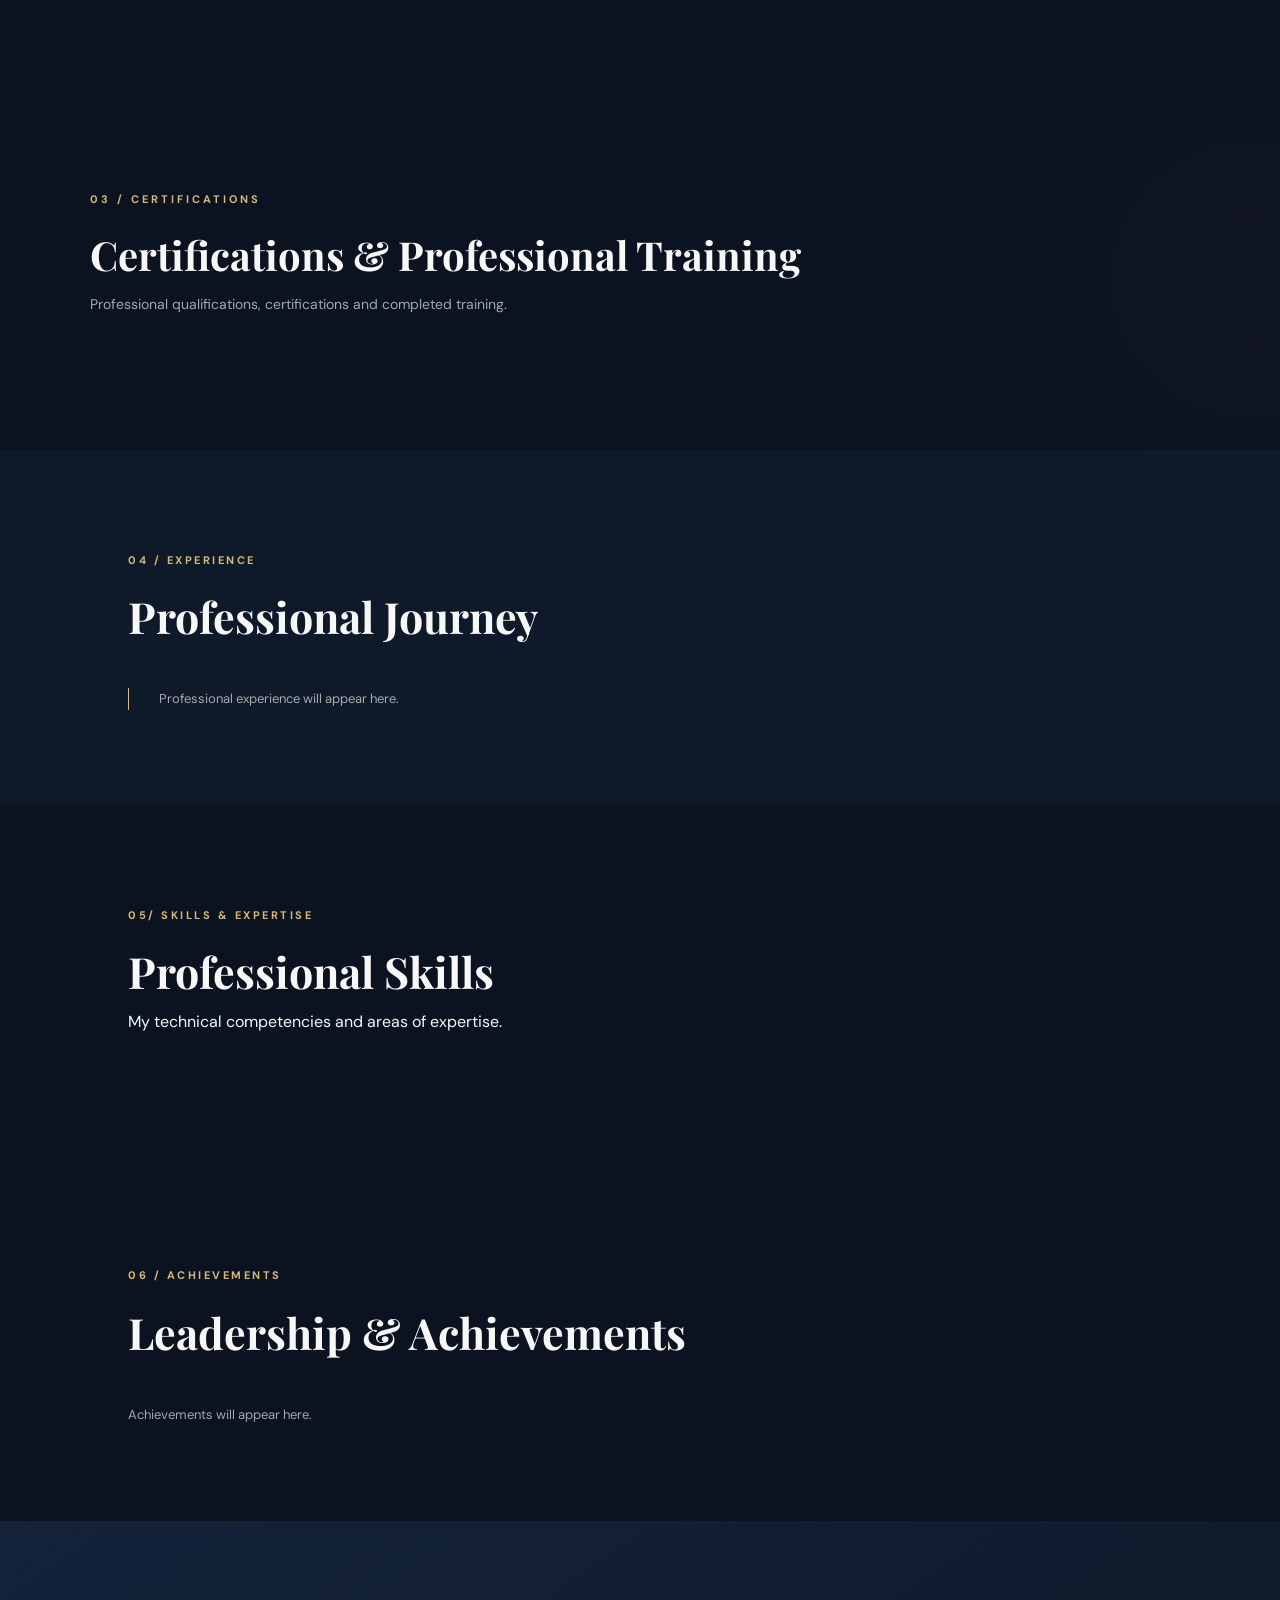
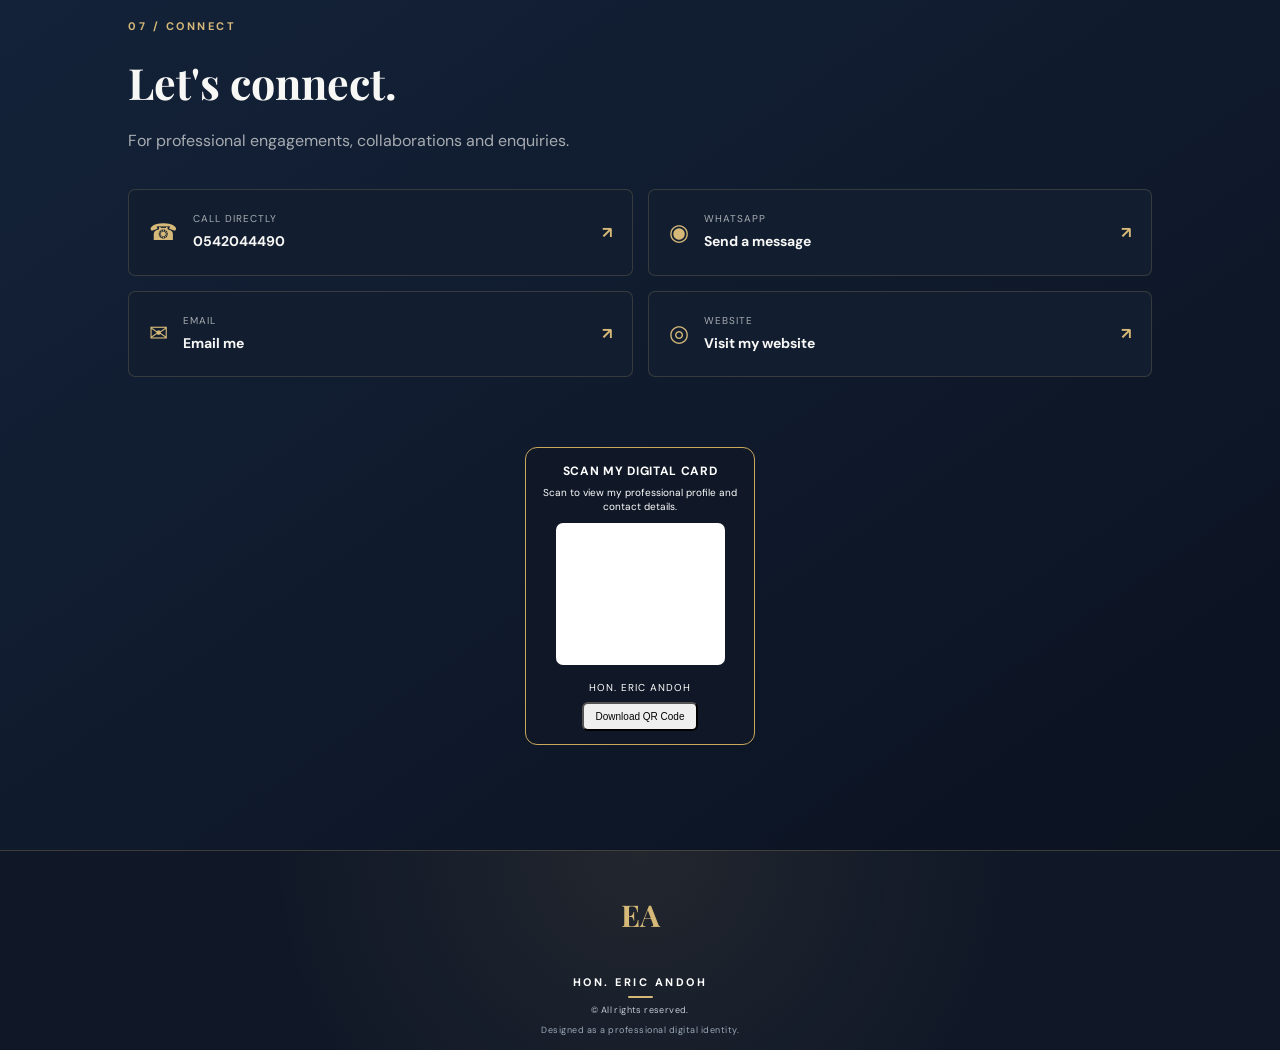
==== commit b87edefa: "Update index.html" ====
--- a/index.html
+++ b/index.html
@@ -127,17 +127,28 @@
 
     <section class="section experience-section" id="experience">
         <div class="section-heading">
-            <span class="section-label">03 / EXPERIENCE</span>
+            <span class="section-label">04 / EXPERIENCE</span>
             <h2>Professional Journey</h2>
         </div>
         <div id="experienceList" class="timeline">
             <p class="empty-state">Professional experience will appear here.</p>
         </div>
     </section>
+    
+<section class="section skills-section" id="skills">
+    <div class="section-heading">
+        <span class="section-label">05/ SKILLS & EXPERTISE</span>
+        <h2>Professional Skills</h2>
+        <p>My technical competencies and areas of expertise.</p>
+    </div>
+
+    <div id="skillsList" class="skills-grid"></div>
+</section>
+
 
     <section class="section" id="achievements">
         <div class="section-heading">
-            <span class="section-label">04 / ACHIEVEMENTS</span>
+            <span class="section-label">06 / ACHIEVEMENTS</span>
             <h2>Leadership & Achievements</h2>
         </div>
         <div id="achievementsList" class="achievement-list">
@@ -147,7 +158,7 @@
 
     <section class="contact-section" id="contact">
         <div class="section-heading">
-            <span class="section-label">05 / CONNECT</span>
+            <span class="section-label">07 / CONNECT</span>
             <h2>Let's connect.</h2>
             <p>For professional engagements, collaborations and enquiries.</p>
         </div>
--- a/style.css
+++ b/style.css
@@ -380,17 +380,76 @@
 }
 
 #qrcode img, #qrcode canvas { display: block; }
+/* =================================
+   FOOTER REDESIGN
+================================= */
 
 footer {
-    padding: 45px 20px;
+    min-height: 260px;
+    width: 100%;
+    padding: 35px 20px 25px;
+    background: #101827;
+    border-top: 1px solid rgba(214, 185, 120, 0.2);
+
+    display: flex;
+    flex-direction: column;
+    align-items: center;
+    justify-content: center;
+    gap: 12px;
     text-align: center;
-    background: #080e18;
-}
-
-.footer-mark { margin: 0 auto 15px; }
-footer p { letter-spacing: 3px; font-size: 12px; }
-footer span, footer small { display: block; color: var(--muted); font-size: 11px; margin-top: 8px; }
-
+    box-sizing: border-box;
+}
+
+.footer-mark {
+    width: 130px !important;
+    height: 100px !important;
+    margin: 0 auto 8px;
+    padding: 12px;
+    background: #ffffff;
+    border-radius: 12px;
+
+    display: flex;
+    align-items: center;
+    justify-content: center;
+    overflow: hidden;
+}
+
+.footer-mark img {
+    display: block !important;
+    width: 100% !important;
+    height: 100% !important;
+    object-fit: contain !important;
+}
+
+footer > p {
+    margin: 0;
+    color: #ffffff;
+    font-size: 16px;
+    font-weight: 700;
+    letter-spacing: 2px;
+}
+
+footer > span {
+    color: #c4cad3;
+    font-size: 13px;
+}
+
+footer > small {
+    color: #a5afbd;
+    font-size: 12px;
+}
+
+@media (max-width: 600px) {
+    footer {
+        min-height: 230px;
+        padding: 30px 15px 25px;
+    }
+
+    .footer-mark {
+        width: 105px !important;
+        height: 85px !important;
+    }
+}
 @media (max-width: 768px) {
     .topbar { padding: 0 5%; }
     .hero { min-height: 670px; padding-top: 65px; }
@@ -867,3 +926,948 @@
         transform: none;
     }
 }
+
+
+/* =====================================
+   IMPROVED ORIGINAL ABOUT SECTION
+===================================== */
+
+.about-section {
+    padding-top: 75px;
+    padding-bottom: 75px;
+}
+
+.about-section .section-heading {
+    margin-bottom: 28px;
+}
+
+.about-section .section-heading h2 {
+    font-family: "Playfair Display", serif;
+    font-size: clamp(28px, 4vw, 38px);
+    line-height: 1.3;
+    color: var(--white);
+    margin-top: 10px;
+}
+
+.about-card {
+    position: relative;
+    padding: 35px 38px;
+    background: linear-gradient(
+        135deg,
+        var(--surface),
+        var(--surface-light)
+    );
+    border: 1px solid var(--border);
+    border-radius: 16px;
+    box-shadow: 0 12px 30px rgba(0, 0, 0, 0.13);
+    overflow: hidden;
+}
+
+.about-card::before {
+    content: "";
+    position: absolute;
+    top: 0;
+    left: 0;
+    width: 4px;
+    height: 100%;
+    background: var(--gold);
+}
+
+.about-card p {
+    color: var(--white);
+    font-family: "DM Sans", sans-serif;
+    font-size: 15px;
+    font-weight: 400;
+    line-height: 2;
+    letter-spacing: 0.15px;
+    margin: 0;
+    max-width: 900px;
+    white-space: pre-line;
+    overflow-wrap: anywhere;
+}
+
+/* MOBILE */
+
+@media (max-width: 600px) {
+    .about-section {
+        padding-top: 55px;
+        padding-bottom: 55px;
+    }
+
+    .about-section .section-heading {
+        margin-bottom: 22px;
+    }
+
+    .about-card {
+        padding: 25px 22px 25px 26px;
+        border-radius: 13px;
+    }
+
+    .about-card p {
+        font-size: 14px;
+        line-height: 1.9;
+    }
+}
+
+
+/* =========================================
+   EXECUTIVE PROFILE HERO
+   CSS ONLY — EXISTING HTML PRESERVED
+========================================= */
+
+.hero {
+    min-height: 650px;
+    position: relative;
+    display: flex;
+    align-items: center;
+    justify-content: center;
+    padding: 65px 7%;
+    overflow: hidden;
+    background:
+        radial-gradient(
+            ellipse at 78% 45%,
+            rgba(214,185,120,.09),
+            transparent 38%
+        ),
+        linear-gradient(120deg, #101827, #172438 65%, #0b1422);
+}
+
+/* MAIN HERO LAYOUT */
+.hero-content {
+    position: relative;
+    z-index: 2;
+    width: 100%;
+    max-width: 1150px;
+    margin: 0 auto;
+    padding: 35px 0;
+    text-align: left;
+    display: flex;
+    flex-direction: column;
+    align-items: flex-start;
+}
+
+/* PROFILE PHOTO */
+.profile-frame {
+    position: absolute;
+    width: 320px;
+    height: 410px;
+    right: 0;
+    top: 50%;
+    transform: translateY(-50%);
+    padding: 9px;
+    border: 1px solid rgba(214,185,120,.55);
+    border-radius: 170px 170px 16px 16px;
+    background: rgba(255,255,255,.035);
+    box-shadow: 0 25px 60px rgba(0,0,0,.25);
+}
+
+.profile-frame::after {
+    content: "";
+    position: absolute;
+    inset: -13px -13px 13px 13px;
+    border: 1px solid rgba(214,185,120,.25);
+    border-radius: 180px 180px 18px 18px;
+    pointer-events: none;
+}
+
+.profile-frame img {
+    width: 100%;
+    height: 100%;
+    object-fit: cover;
+    object-position: center top;
+    border-radius: 160px 160px 10px 10px;
+}
+
+/* STATUS LABEL */
+.availability {
+    margin-bottom: 28px;
+    padding: 10px 17px;
+    background: rgba(255,255,255,.035);
+    border: 1px solid rgba(214,185,120,.23);
+    border-radius: 30px;
+    color: #dfc17f;
+    font-size: 10px;
+    letter-spacing: 2px;
+}
+
+/* INTRO TEXT */
+.eyebrow {
+    color: #d6b978;
+    font-size: 10px;
+    font-weight: 700;
+    letter-spacing: 3px;
+    margin-bottom: 18px;
+}
+
+/* NAME */
+.hero-content h1 {
+    max-width: 700px;
+    color: #fff;
+    font-family: "Playfair Display", serif;
+    font-size: clamp(38px, 5.2vw, 61px);
+    font-weight: 700;
+    line-height: 1.15;
+    letter-spacing: -.8px;
+    margin: 0 0 17px;
+}
+
+/* PROFESSIONAL HEADLINE */
+.hero-title {
+    color: #dfc17f;
+    font-size: 15px;
+    font-weight: 600;
+    line-height: 1.8;
+    margin-bottom: 17px;
+}
+
+/* OFFICIAL POSITION */
+.position {
+    max-width: 570px;
+    color: rgba(255,255,255,.83);
+    font-size: 14px;
+    line-height: 1.9;
+    margin-bottom: 15px;
+}
+
+/* LOCATION */
+.location {
+    color: #b8c0ce;
+    font-size: 13px;
+    margin-bottom: 27px;
+}
+
+/* BUTTONS */
+.hero-buttons {
+    display: flex;
+    justify-content: flex-start;
+    align-items: center;
+    flex-wrap: wrap;
+    gap: 13px;
+}
+
+.hero-buttons .btn {
+    min-width: 145px;
+    min-height: 48px;
+    display: inline-flex;
+    justify-content: center;
+    align-items: center;
+    border-radius: 7px;
+    font-size: 13px;
+    font-weight: 700;
+    transition: .25s ease;
+}
+
+.hero-buttons .btn:hover {
+    transform: translateY(-3px);
+    box-shadow: 0 10px 25px rgba(0,0,0,.2);
+}
+
+/* SAVE CONTACT */
+.save-contact {
+    margin-top: 18px;
+}
+
+/* BOTTOM LABEL */
+.hero-bottom {
+    position: absolute;
+    bottom: 22px;
+    left: 7%;
+    color: rgba(214,185,120,.65);
+    font-size: 9px;
+    letter-spacing: 2px;
+}
+
+/* =========================================
+   TABLET
+========================================= */
+
+@media (max-width: 900px) {
+    .hero {
+        padding-left: 5%;
+        padding-right: 5%;
+    }
+
+    .profile-frame {
+        width: 260px;
+        height: 350px;
+    }
+
+    .hero-content h1 {
+        max-width: 500px;
+        font-size: 43px;
+    }
+
+    .hero-content {
+        padding-right: 280px;
+    }
+
+    .position {
+        max-width: 100%;
+    }
+}
+
+/* =========================================
+   MOBILE
+========================================= */
+
+@media (max-width: 650px) {
+    .hero {
+        min-height: auto;
+        padding: 55px 22px 65px;
+    }
+
+    .hero-content {
+        padding: 0;
+        align-items: center;
+        text-align: center;
+    }
+
+    .profile-frame {
+        position: relative;
+        top: auto;
+        right: auto;
+        transform: none;
+        order: -1;
+        width: 190px;
+        height: 240px;
+        margin: 0 auto 30px;
+    }
+
+    .availability {
+        margin-bottom: 22px;
+    }
+
+    .eyebrow {
+        font-size: 9px;
+        letter-spacing: 2px;
+    }
+
+    .hero-content h1 {
+        font-size: clamp(34px, 9vw, 45px);
+        margin-bottom: 15px;
+    }
+
+    .hero-title {
+        font-size: 13px;
+    }
+
+    .position {
+        font-size: 13px;
+        max-width: 100%;
+    }
+
+    .hero-buttons {
+        justify-content: center;
+    }
+
+    .hero-bottom {
+        position: relative;
+        bottom: auto;
+        left: auto;
+        width: 100%;
+        text-align: center;
+        margin-top: 35px;
+    }
+}
+
+
+/* =========================================
+   MOBILE HERO RESPONSIVENESS
+   EXISTING HTML — NO CHANGES
+========================================= */
+
+@media screen and (max-width: 650px) {
+
+    .hero {
+        width: 100%;
+        min-height: auto;
+        padding: 42px 20px 35px;
+        display: flex;
+        flex-direction: column;
+        justify-content: center;
+        overflow: hidden;
+    }
+
+    .hero-content {
+        width: 100%;
+        max-width: 430px;
+        margin: 0 auto;
+        padding: 0;
+        display: flex;
+        flex-direction: column;
+        align-items: center;
+        text-align: center;
+    }
+
+    /* PROFILE PHOTO */
+
+    .profile-frame {
+        position: relative;
+        top: auto;
+        right: auto;
+        transform: none;
+
+        width: 155px;
+        height: 190px;
+        flex-shrink: 0;
+
+        margin: 0 auto 27px;
+        padding: 6px;
+
+        border-radius: 100px 100px 12px 12px;
+    }
+
+    .profile-frame::after {
+        inset: -8px -8px 8px 8px;
+        border-radius: 105px 105px 14px 14px;
+    }
+
+    .profile-frame img {
+        width: 100%;
+        height: 100%;
+        object-fit: cover;
+        object-position: center top;
+        border-radius: 95px 95px 8px 8px;
+    }
+
+    /* STATUS */
+
+    .availability {
+        max-width: 100%;
+        padding: 8px 13px;
+        margin-bottom: 20px;
+        font-size: 9px;
+        letter-spacing: 1.3px;
+        white-space: normal;
+    }
+
+    /* INTRODUCTION */
+
+    .eyebrow {
+        font-size: 9px;
+        letter-spacing: 2px;
+        line-height: 1.7;
+        margin-bottom: 12px;
+    }
+
+    /* NAME */
+
+    .hero-content h1 {
+        width: 100%;
+        max-width: 100%;
+        font-size: clamp(30px, 8.5vw, 42px);
+        line-height: 1.18;
+        letter-spacing: -.5px;
+        margin: 0 0 13px;
+        overflow-wrap: anywhere;
+    }
+
+    /* HEADLINE */
+
+    .hero-title {
+        width: 100%;
+        max-width: 350px;
+        font-size: 13px;
+        line-height: 1.8;
+        margin: 0 auto 13px;
+    }
+
+    /* OFFICIAL POSITIONS */
+
+    .position {
+        width: 100%;
+        max-width: 360px;
+        font-size: 12.5px;
+        line-height: 1.85;
+        margin: 0 auto 13px;
+        overflow-wrap: break-word;
+    }
+
+    /* LOCATION */
+
+    .location {
+        font-size: 12px;
+        margin: 0 auto 24px;
+    }
+
+    /* CONTACT BUTTONS */
+
+    .hero-buttons {
+        width: 100%;
+        display: flex;
+        flex-direction: row;
+        justify-content: center;
+        align-items: center;
+        flex-wrap: nowrap;
+        gap: 10px;
+        margin: 0 auto;
+    }
+
+    .hero-buttons .btn {
+        flex: 1;
+        min-width: 0;
+        max-width: 170px;
+        min-height: 46px;
+        padding: 11px 9px;
+        font-size: 12px;
+        border-radius: 7px;
+        white-space: nowrap;
+    }
+
+    /* SAVE CONTACT */
+
+    .save-contact {
+        margin-top: 17px;
+        padding: 11px 17px;
+        font-size: 11px;
+    }
+
+    /* BOTTOM TEXT */
+
+    .hero-bottom {
+        position: relative;
+        bottom: auto;
+        left: auto;
+        width: 100%;
+        margin: 32px auto 0;
+        text-align: center;
+        font-size: 8px;
+        letter-spacing: 1.5px;
+        line-height: 1.8;
+    }
+}
+
+/* EXTRA SMALL PHONES */
+
+@media screen and (max-width: 360px) {
+
+    .hero {
+        padding: 35px 15px 30px;
+    }
+
+    .profile-frame {
+        width: 135px;
+        height: 170px;
+    }
+
+    .hero-content h1 {
+        font-size: 30px;
+    }
+
+    .hero-title {
+        font-size: 12px;
+    }
+
+    .position {
+        font-size: 12px;
+    }
+
+    .hero-buttons .btn {
+        font-size: 11px;
+        padding: 10px 6px;
+    }
+}
+/* =====================================
+   HEADER BRAND LOGO
+   PRESERVE ORIGINAL LOGO SHAPE
+===================================== */
+
+.brand {
+    display: flex;
+    align-items: center;
+    gap: 14px;
+}
+
+.brand-mark {
+    width: 75px;
+    height: 75px;
+    min-width: 75px;
+    border-radius: 0 !important;
+    overflow: visible;
+    display: flex;
+    align-items: center;
+    justify-content: center;
+    background: transparent;
+    border: none;
+    box-shadow: none;
+}
+
+.brand-mark img {
+    display: block;
+    width: 100%;
+    height: 100%;
+    object-fit: contain;
+    object-position: center;
+    border-radius: 0 !important;
+}
+
+#mainLogoFallback {
+    font-size: 30px;
+    font-weight: 700;
+    color: var(--gold);
+}
+
+.brand > span:last-child {
+    font-size: 15px;
+    font-weight: 700;
+    letter-spacing: 2px;
+}
+
+@media (max-width: 600px) {
+    .brand-mark {
+        width: 58px;
+        height: 58px;
+        min-width: 58px;
+    }
+
+    .brand {
+        gap: 10px;
+    }
+
+    .brand > span:last-child {
+        font-size: 12px;
+        letter-spacing: 1px;
+    }
+}
+/* LARGE HEADER LOGO */
+.topbar .brand {
+    display: flex !important;
+    align-items: center !important;
+    gap: 16px !important;
+}
+
+.topbar .brand .brand-mark {
+    width: 110px !important;
+    height: 110px !important;
+    min-width: 110px !important;
+    flex: 0 0 110px !important;
+    overflow: visible !important;
+    background: transparent !important;
+    border: none !important;
+    box-shadow: none !important;
+    border-radius: 0 !important;
+}
+
+.topbar .brand .brand-mark img {
+    width: 100% !important;
+    height: 100% !important;
+    max-width: none !important;
+    max-height: none !important;
+    object-fit: contain !important;
+    border-radius: 0 !important;
+}
+
+@media (max-width: 600px) {
+    .topbar .brand .brand-mark {
+        width: 82px !important;
+        height: 82px !important;
+        min-width: 82px !important;
+        flex-basis: 82px !important;
+    }
+}
+/* WHITE OUTLINE FOLLOWING THE LOGO SHAPE */
+.topbar .brand .brand-mark {
+    width: 110px !important;
+    height: 110px !important;
+    min-width: 110px !important;
+    flex: 0 0 110px !important;
+    background: transparent !important;
+    padding: 0 !important;
+    border: none !important;
+    overflow: visible !important;
+    box-shadow: none !important;
+}
+
+.topbar .brand .brand-mark img {
+    width: 100% !important;
+    height: 100% !important;
+    object-fit: contain !important;
+    border-radius: 0 !important;
+
+    filter:
+        drop-shadow(2px 0 0 white)
+        drop-shadow(-2px 0 0 white)
+        drop-shadow(0 2px 0 white)
+        drop-shadow(0 -2px 0 white)
+        drop-shadow(2px 2px 0 white)
+        drop-shadow(-2px -2px 0 white)
+        drop-shadow(2px -2px 0 white)
+        drop-shadow(-2px 2px 0 white);
+}
+
+@media (max-width: 600px) {
+    .topbar .brand .brand-mark {
+        width: 85px !important;
+        height: 85px !important;
+        min-width: 85px !important;
+        flex-basis: 85px !important;
+    }
+}
+
+
+/* =========================================
+   PROFESSIONAL FOOTER REDESIGN
+   ========================================= */
+
+footer {
+    width: 100%;
+    min-height: 300px;
+    padding: 45px 20px 25px;
+    background:
+        radial-gradient(
+            circle at 50% 0%,
+            rgba(214, 185, 120, 0.09),
+            transparent 55%
+        ),
+        #101827;
+
+    border-top: 1px solid rgba(214, 185, 120, 0.22);
+
+    display: flex;
+    flex-direction: column;
+    align-items: center;
+    justify-content: center;
+    text-align: center;
+    gap: 13px;
+    box-sizing: border-box;
+}
+
+/* FOOTER LOGO — SAME EFFECT AS HEADER */
+
+footer .footer-mark {
+    width: 110px !important;
+    height: 110px !important;
+    min-width: 110px !important;
+    flex: 0 0 110px !important;
+
+    display: flex !important;
+    align-items: center !important;
+    justify-content: center !important;
+
+    padding: 0 !important;
+    margin: 0 auto 8px !important;
+    background: transparent !important;
+    border: none !important;
+    border-radius: 0 !important;
+    overflow: visible !important;
+    box-shadow: none !important;
+}
+
+footer .footer-mark img {
+    width: 100% !important;
+    height: 100% !important;
+    max-width: none !important;
+    max-height: none !important;
+    object-fit: contain !important;
+    object-position: center !important;
+    border-radius: 0 !important;
+
+    filter:
+        drop-shadow(2px 0 0 white)
+        drop-shadow(-2px 0 0 white)
+        drop-shadow(0 2px 0 white)
+        drop-shadow(0 -2px 0 white)
+        drop-shadow(2px 2px 0 white)
+        drop-shadow(-2px -2px 0 white)
+        drop-shadow(2px -2px 0 white)
+        drop-shadow(-2px 2px 0 white);
+}
+
+/* FALLBACK LOGO */
+
+#footerLogoFallback {
+    color: var(--gold);
+    font-family: "Playfair Display", serif;
+    font-size: 30px;
+    font-weight: 700;
+}
+
+/* FOOTER NAME */
+
+footer > p {
+    margin: 0;
+    color: #ffffff;
+    font-family: "DM Sans", sans-serif;
+    font-size: 17px;
+    font-weight: 700;
+    letter-spacing: 2.5px;
+}
+
+/* COPYRIGHT */
+
+footer > span {
+    color: #c2cbd6;
+    font-size: 13px;
+    letter-spacing: 0.4px;
+}
+
+/* FOOTER DESCRIPTION */
+
+footer > small {
+    color: #9ba8b8;
+    font-size: 12px;
+    letter-spacing: 0.5px;
+    margin-top: 2px;
+}
+
+/* SUBTLE GOLD DIVIDER */
+
+footer > p::after {
+    content: "";
+    display: block;
+    width: 45px;
+    height: 2px;
+    background: var(--gold);
+    margin: 12px auto 0;
+    border-radius: 2px;
+}
+
+/* MOBILE FOOTER */
+
+@media (max-width: 600px) {
+    footer {
+        min-height: 260px;
+        padding: 35px 18px 25px;
+        gap: 11px;
+    }
+
+    footer .footer-mark {
+        width: 85px !important;
+        height: 85px !important;
+        min-width: 85px !important;
+        flex-basis: 85px !important;
+    }
+
+    footer > p {
+        font-size: 15px;
+        letter-spacing: 2px;
+    }
+
+    footer > span {
+        font-size: 12px;
+    }
+
+    footer > small {
+        font-size: 11px;
+    }
+}
+
+/* KEEP HIDDEN LOGO IMAGE HIDDEN */
+
+footer .footer-mark img[hidden] {
+    display: none !important;
+}
+/* COMPACT FOOTER WITH LARGE LOGO */
+footer {
+    min-height: unset !important;
+    height: auto !important;
+    padding: 14px 10px 12px !important;
+    gap: 5px !important;
+}
+
+/* Keep footer logo large */
+footer .footer-mark {
+    width: 100px !important;
+    height: 100px !important;
+    min-width: 100px !important;
+    flex: 0 0 100px !important;
+    margin: 0 auto 3px !important;
+}
+
+/* Footer text */
+footer > p {
+    font-size: 11px !important;
+    margin: 0 !important;
+}
+
+footer > p::after {
+    margin-top: 4px !important;
+    width: 25px !important;
+}
+
+footer > span,
+footer > small {
+    font-size: 9px !important;
+    margin: 0 !important;
+}
+
+/* Mobile */
+@media (max-width: 600px) {
+    footer .footer-mark {
+        width: 90px !important;
+        height: 90px !important;
+        min-width: 90px !important;
+        flex-basis: 90px !important;
+    }
+}
+
+
+/* =====================================
+   COMPACT QR CODE SECTION
+===================================== */
+
+.qr-card {
+    width: 100% !important;
+    max-width: 230px !important;
+    margin: 15px auto !important;
+    padding: 13px 12px !important;
+    border-radius: 12px !important;
+    gap: 6px !important;
+}
+
+.qr-heading h3 {
+    font-size: 12px !important;
+    margin: 0 0 5px !important;
+    letter-spacing: 0.7px;
+}
+
+.qr-heading p {
+    font-size: 10px !important;
+    line-height: 1.4 !important;
+    margin: 0 !important;
+}
+
+.qr-code-wrapper {
+    padding: 6px !important;
+    margin: 9px auto !important;
+    border-radius: 7px !important;
+}
+
+#qrcode img,
+#qrcode canvas {
+    width: 115px !important;
+    height: 115px !important;
+}
+
+.qr-logo {
+    width: 27px !important;
+    height: 27px !important;
+    font-size: 10px !important;
+}
+
+.qr-caption {
+    font-size: 10px !important;
+    margin: 5px 0 !important;
+    letter-spacing: 1px;
+}
+
+.qr-actions button {
+    padding: 7px 12px !important;
+    font-size: 10px !important;
+    border-radius: 6px;
+}
+
+@media (max-width: 600px) {
+    .qr-card {
+        max-width: 210px !important;
+        padding: 11px 10px !important;
+        margin: 12px auto !important;
+    }
+
+    #qrcode img,
+    #qrcode canvas {
+        width: 105px !important;
+        height: 105px !important;
+    }
+}
+
